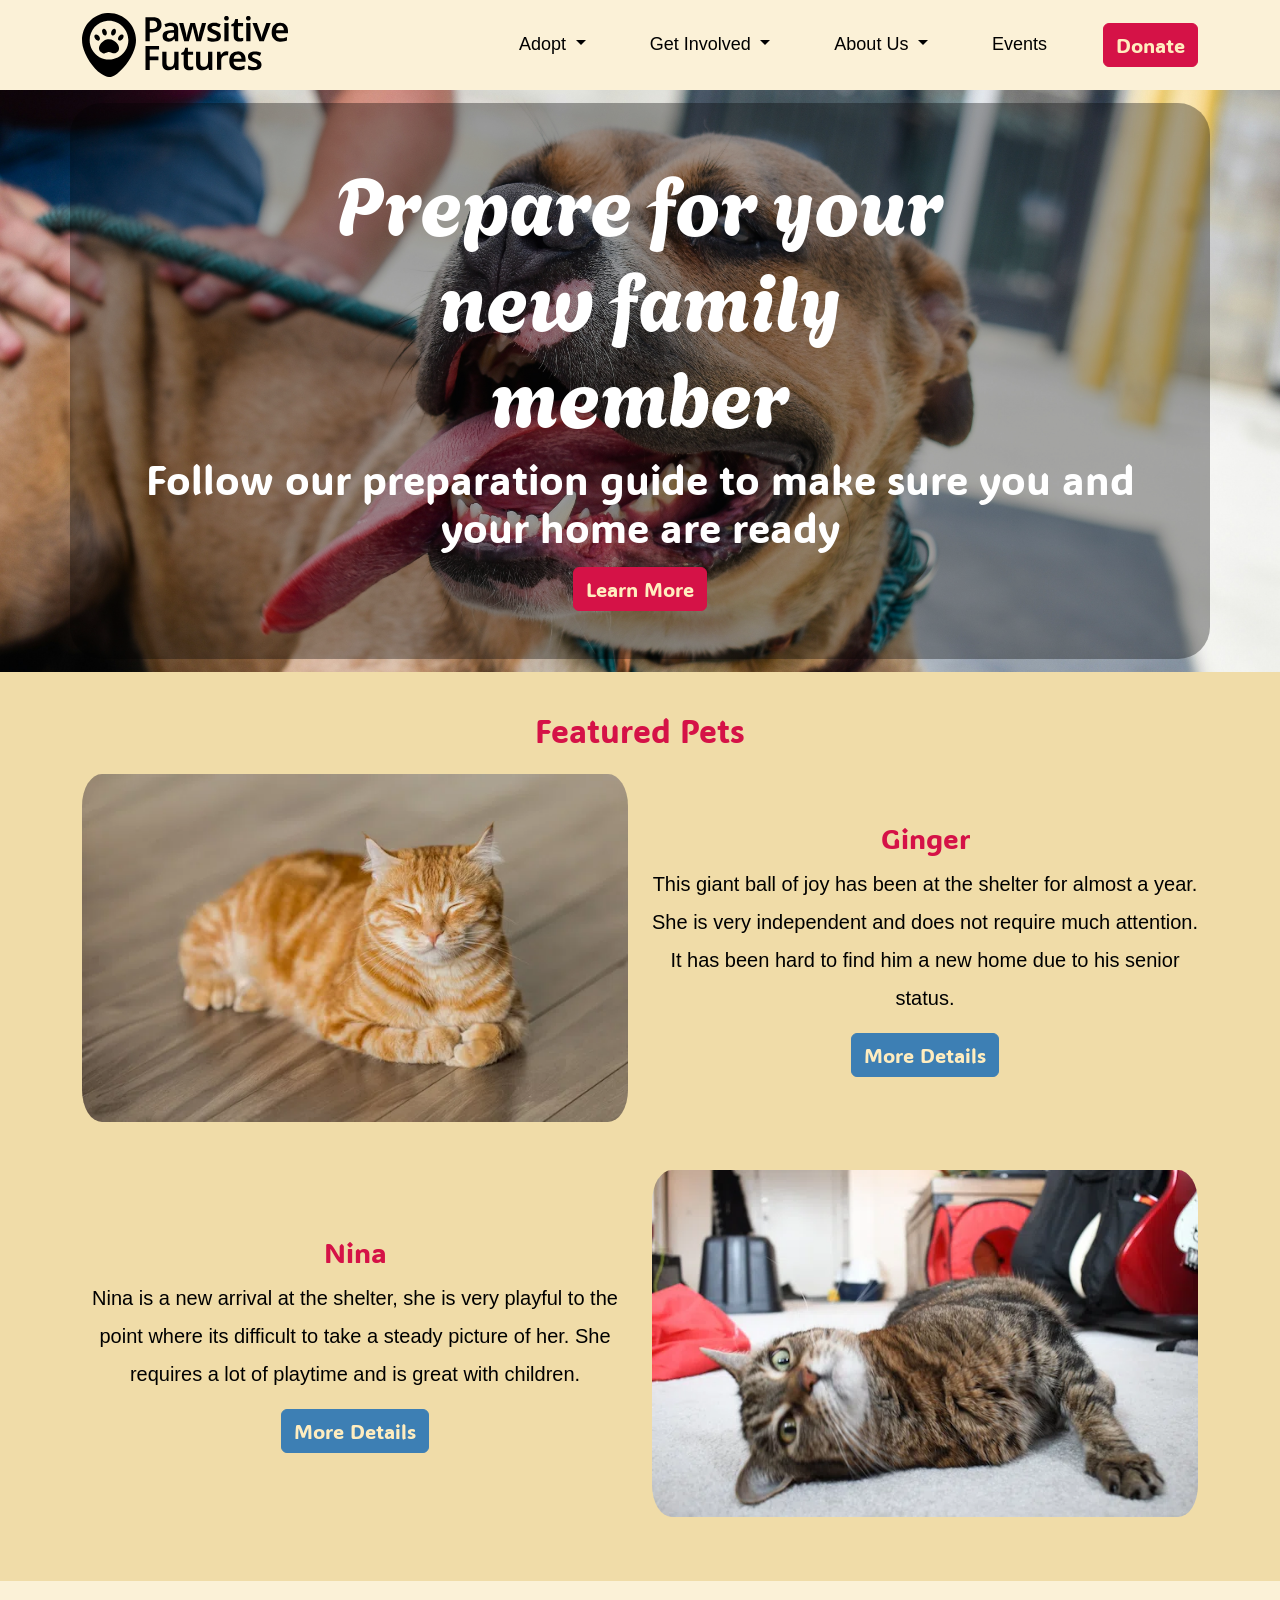
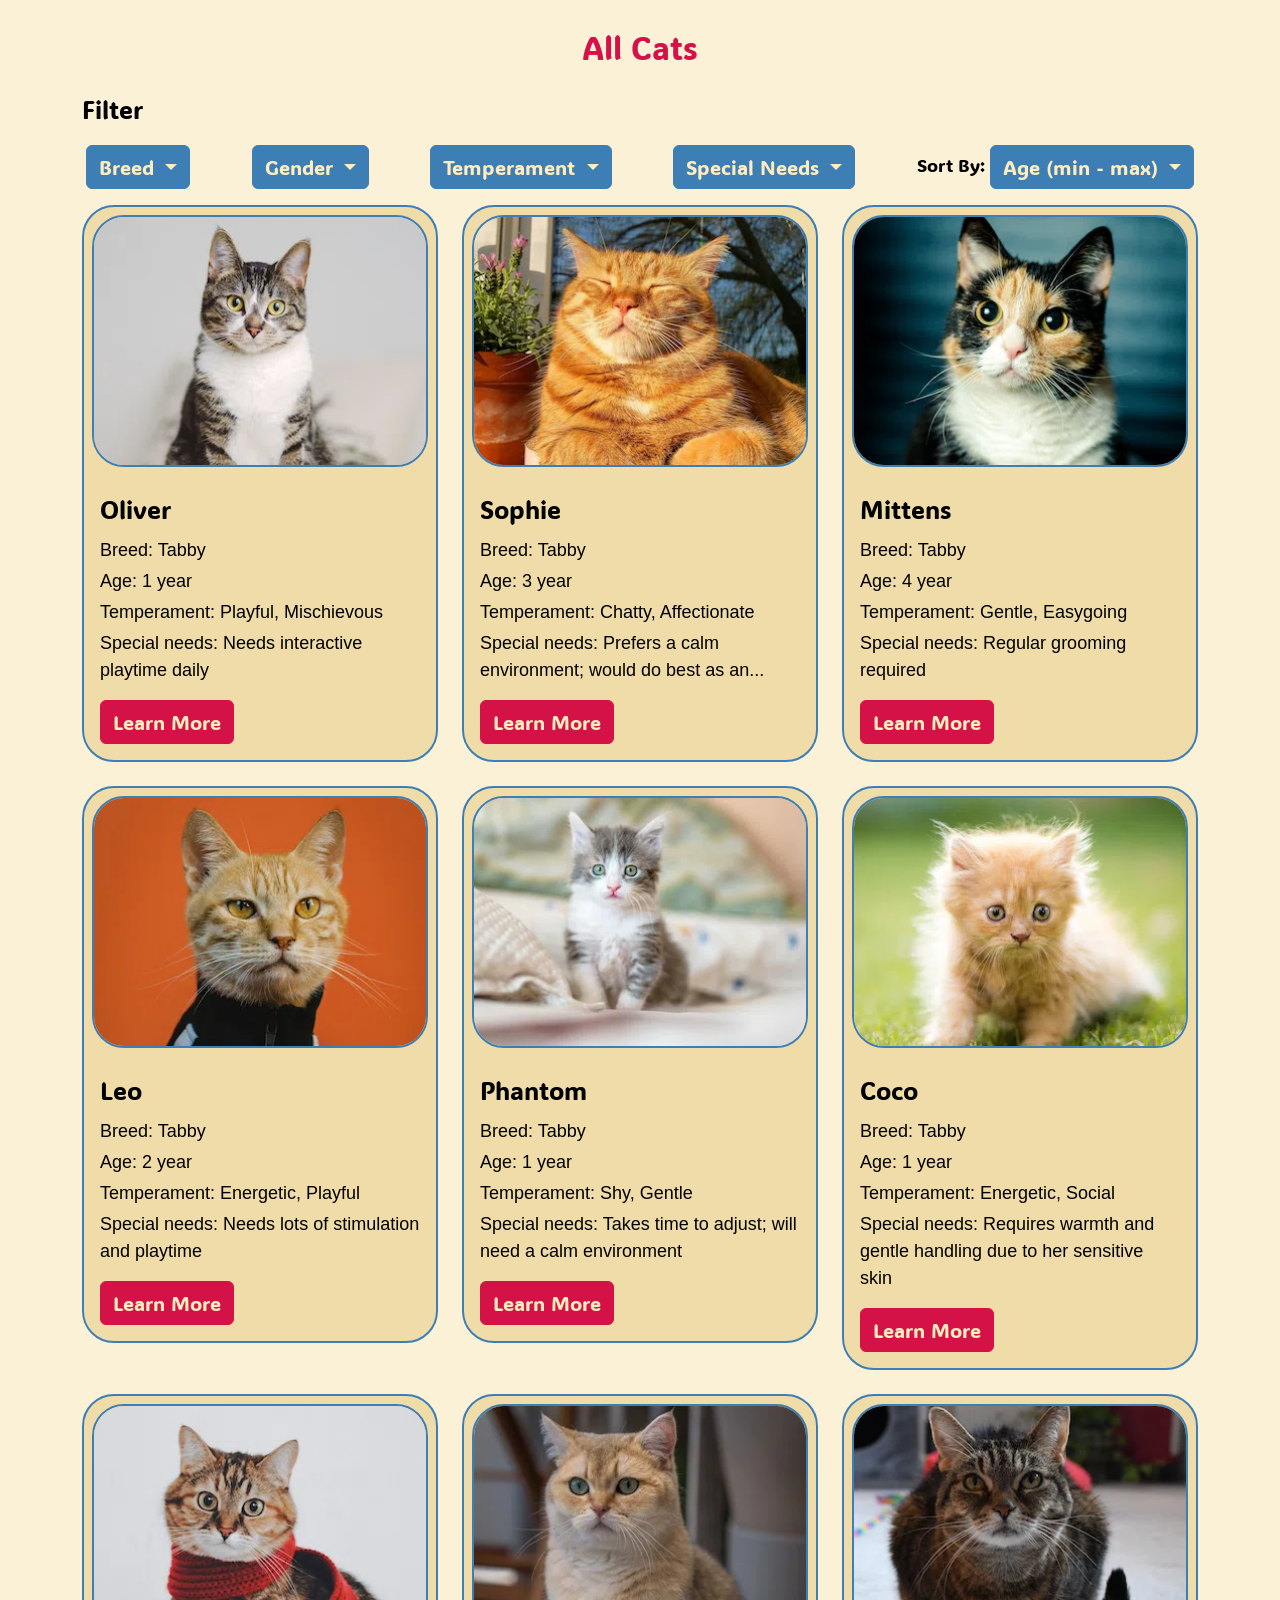
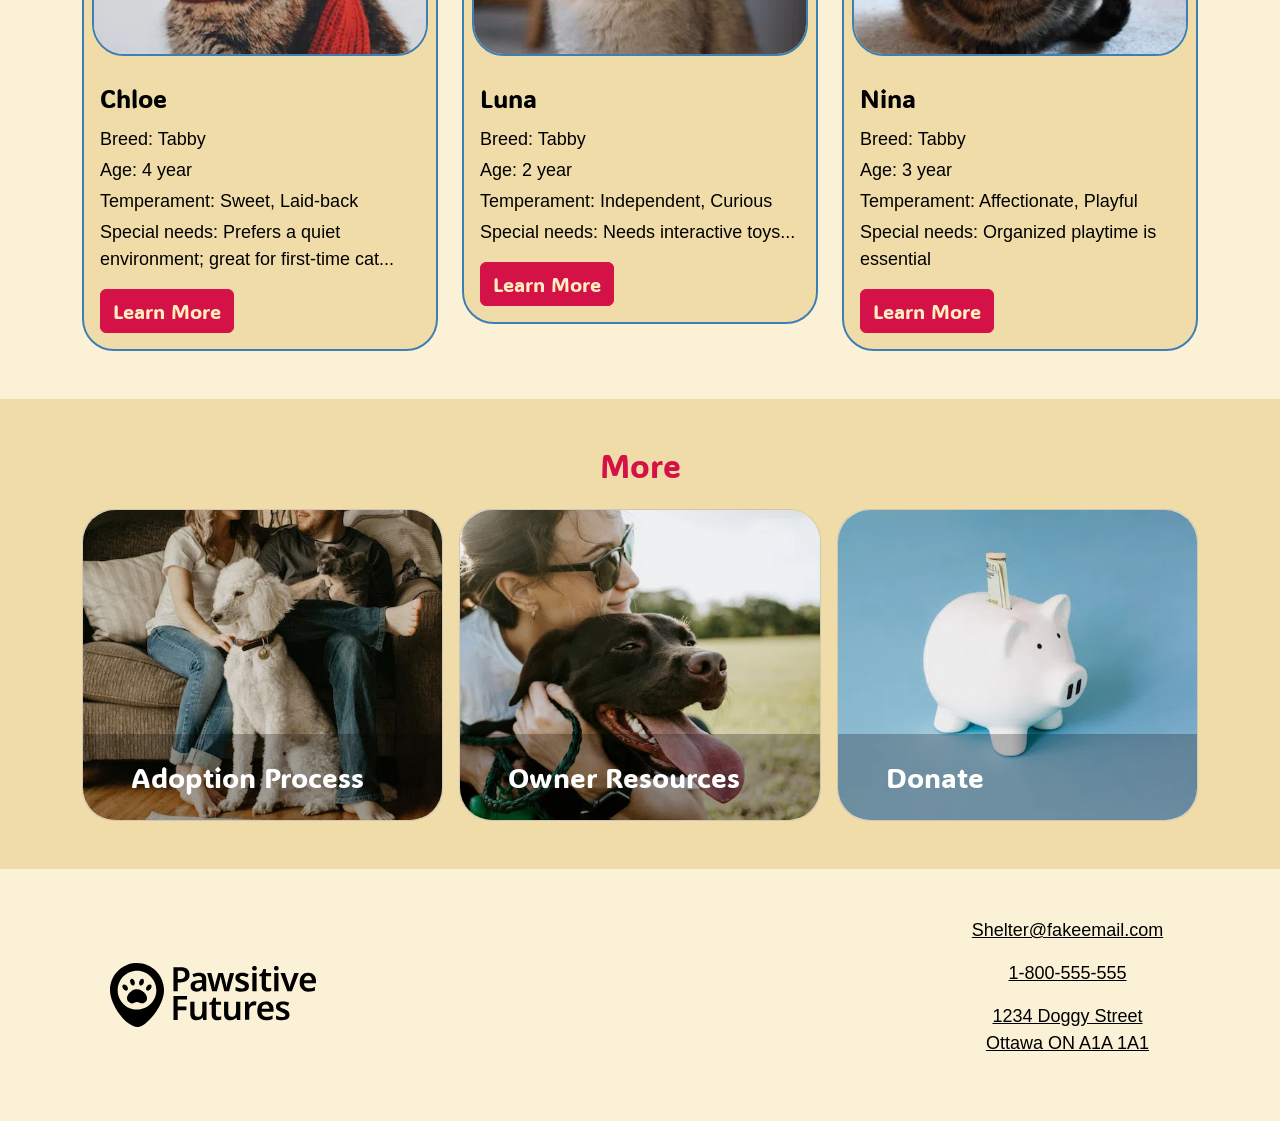
==== adopt_cat.html @ 9a8bcbcd "Added cats to the cats page" ====
<!DOCTYPE html>
<html lang="en">

<head>
    <meta charset="UTF-8">
    <meta name="viewport" content="width=device-width, initial-scale=1.0">
    <title>Home - Pawsitive Futures</title>
    <!-- fonts -->
    <link rel="preconnect" href="https://fonts.googleapis.com">
    <link rel="preconnect" href="https://fonts.gstatic.com" crossorigin>
    <link href="https://fonts.googleapis.com/css2?family=ADLaM+Display&family=Agbalumo&display=swap" rel="stylesheet">

    <!-- bootstrap css -->
    <link href="https://cdn.jsdelivr.net/npm/bootstrap@5.3.8/dist/css/bootstrap.min.css" rel="stylesheet"
        integrity="sha384-sRIl4kxILFvY47J16cr9ZwB07vP4J8+LH7qKQnuqkuIAvNWLzeN8tE5YBujZqJLB" crossorigin="anonymous">

    <!-- my custom css -->
    <link rel="stylesheet" href="./css/main.css">
</head>

<body>
    <header>
        <a href="#main" class="skip">Skip to main content</a>
        <nav class="navbar navbar-expand-md bg-body-tertiary">
            <div class="container">
                <a class="navbar-brand" href="./index.html">
                    <img src="./images/logo-pawsitive-futures.svg" alt="Bootstrap" width="206" height="auto">
                </a>
                <button class="navbar-toggler" type="button" data-bs-toggle="collapse" data-bs-target="#navbarNav"
                    aria-controls="navbarNav" aria-expanded="false" aria-label="Toggle navigation">
                    <span class="navbar-toggler-icon"></span>
                </button>
                <div class="collapse navbar-collapse" id="navbarNav">
                    <ul class="navbar-nav ms-auto column-gap-lg-5 md-align-items-center">
                        <li class="nav-item dropdown">
                            <a class="nav-link dropdown-toggle" href="#" role="button" data-bs-toggle="dropdown"
                                aria-expanded="false">
                                Adopt
                            </a>
                            <ul class="dropdown-menu">
                                <li><a class="dropdown-item link-danger link-underline" aria-current="page" href="#">Adopt a Cat</a></li>
                                <li><a class="dropdown-item" href="#">Adopt a Dog</a></li>
                                <li><a class="dropdown-item" href="#">Adopt Another Animal</a></li>
                                <li><a class="dropdown-item" href="#">Adoption Process</a></li>
                                <li><a class="dropdown-item" href="#">Owner Resources</a></li>
                            </ul>
                        </li>
                        <li class="nav-item dropdown">
                            <a class="nav-link dropdown-toggle" href="#" role="button" data-bs-toggle="dropdown"
                                aria-expanded="false">
                                Get Involved
                            </a>
                            <ul class="dropdown-menu">
                                <li><a class="dropdown-item" href="#">Paid Roles</a></li>
                                <li><a class="dropdown-item" href="#">Volunteer Roles</a></li>
                                <li><a class="dropdown-item" href="#">Application Process</a></li>
                                <li><a class="dropdown-item" href="#">Orientation Process</a></li>
                                <li><a class="dropdown-item" href="#">Educational Resources</a></li>
                            </ul>
                        </li>
                        <li class="nav-item dropdown">
                            <a class="nav-link dropdown-toggle" href="#" role="button" data-bs-toggle="dropdown"
                                aria-expanded="false">
                                About Us
                            </a>
                            <ul class="dropdown-menu">
                                <li><a class="dropdown-item" href="#">Our Philosophy</a></li>
                                <li><a class="dropdown-item" href="#">The Pawisitve Difference</a></li>
                                <li><a class="dropdown-item" href="./stories.html">Success Stories</a></li>
                                <li><a class="dropdown-item" href="#">Our Long Term Plan</a></li>
                                <li><a class="dropdown-item" href="#">Financial Breakdowns</a></li>
                            </ul>
                        </li>
                        <li class="nav-item">
                            <a class="nav-link" href="#">Events</a>
                        </li>
                        <li class="nav-item">
                            <a class="btn btn-danger">Donate</a>
                        </li>
                    </ul>
                </div>
            </div>
        </nav>
    </header>
    <main id="main">
        <section id="hero" class="position-relative">
            <img id="hero-image" src="./images/test-image.jpg" alt="">
            <div id="hero-content" class="container position-absolute top-50 start-50 translate-middle rounded-5 text-center
                    p-md-3 p-xl-5">
                <div class="d-flex align-items-center flex-column ">
                    <p class="text-white display-1 col-lg-8">Prepare for your new family member</p>
                    <p class="text-white display-6">Follow our preparation guide to make sure you and your home are
                        ready</p>
                </div>
                <button class="btn btn-danger">Learn More</button>
            </div>
        </section>

        <section class="bg-secondary py-3">
            <div class="container text-center">
                <h2 class="pt-4 pb-3">Featured Pets</h2>

                <div class="row featured-pet">
                    <img class="col-md-6 rounded-5" srcset="./images/featured_cat_1_sm.webp 400w,
                            ./images/featured_cat_1_md.webp 768w,
                            ./images/featured_cat_1_lg.webp 992w," src="./images/featured_cat_1_lg.webp" sizes="100vw"
                        alt="An orange tabby laying on the floor with its eyes closed">
                    <div class="col-md-6 d-flex flex-column justify-content-center align-items-center">
                        <h3>Ginger</h3>
                        <p class="font-large lh-large">This giant ball of joy has been at the shelter for almost a year.
                            She is very independent and does not require much attention. It has been hard to find him a
                            new home due to his senior status.</p>
                        <button class=" btn btn-info">More Details</button>
                    </div>
                </div>

                <div class="row featured-pet py-5 d-flex">
                    <img class="col-md-6 rounded-5" srcset="./images/featured_cat_2_sm.webp 400w,
                            ./images/featured_cat_2_md.webp 768w,
                            ./images/featured_cat_2_lg.webp 992w," src="./images/featured_cat_2_lg.webp" sizes="100vw"
                        alt="A brown tabby rolling around on the carpet">

                    <div class="order-md-first col-md-6 d-flex flex-column justify-content-center align-items-center">
                        <h3>Nina</h3>
                        <p class="font-large lh-large">Nina is a new arrival at the shelter, she is very playful to the
                            point where its difficult to take a steady picture of her. She requires a lot of playtime
                            and is great with children.</p>
                        <button class=" btn btn-info">More Details</button>
                    </div>
                </div>
            </div>
        </section>

        <section class="py-5" id="cat-list">
            <div class="container">
                <h2 class="pb-3 text-center">All Cats</h2>
                <div class="row  justify-content-center">
                    <!-- filters -->
                    <p class="col-12 m-0">Filter</p>
                    <div class="row g-3 justify-content-between mx-0 mt-0">
                        <div class="col-12 col-md-auto order-md-last">
                            <label class="d-inline" for="sort-by">Sort By:</label>
                            <button id="sort-by" class="btn btn-info dropdown-toggle w-md-auto d-inline col-12 col-md-auto"
                                type="button" data-bs-toggle="dropdown" aria-expanded="false">
                                Age (min - max)
                            </button>
                        </div>

                        <div class="col-6 col-md-auto">
                            <button class="btn btn-info dropdown-toggle col-12 col-md-auto" type="button"
                                data-bs-toggle="dropdown" aria-expanded="false">
                                Breed
                            </button>
                        </div>

                        <div class="col-6 col-md-auto">
                            <button class="btn btn-info dropdown-toggle col-12 col-md-auto" type="button"
                                data-bs-toggle="dropdown" aria-expanded="false">
                                Gender
                            </button>
                        </div>

                        <div class="col-6 col-md-auto">
                            <button class="btn btn-info dropdown-toggle col-12 col-md-auto" type="button"
                                data-bs-toggle="dropdown" aria-expanded="false">
                                Temperament
                            </button>
                        </div>

                        <div class="col-6 col-md-auto">
                            <button class="btn btn-info dropdown-toggle col-12 col-md-auto" type="button"
                                data-bs-toggle="dropdown" aria-expanded="false">
                                Special Needs
                            </button>
                        </div>
                    </div>
                </div>

                <!-- cat list -->
                <div class="row pt-3 gy-4">
                    <div class=" col-12 col-md-4">
                        <div class="card rounded-5 border border-2 border-info bg-secondary">
                             <img class="card-img-top rounded-5 border border-2 border-info m-2 w-auto" 
                                srcset="./images/cat_1_sm.webp 400w,
                                    ./images/cat_1_lg.webp 992w," 
                                src="./images/cat_1_lg.webp" sizes="100vw"
                                alt="Oliver the cat, a white and gray tabby with green eyes">
                            <div class="card-body">
                                <p class="card-title">Oliver</p>
                                <p class="card-text mt-1 mb-0">Breed: Tabby</p>
                                <p class="card-text mt-1 mb-0">Age: 1 year</p>
                                <p class="card-text mt-1 mb-0">Temperament: Playful, Mischievous</p>
                                <p class="card-text mt-1">Special needs: Needs interactive playtime daily</p>
                                <a href="#" class="btn btn-danger">Learn More</a>
                            </div>
                        </div>
                    </div>
                    
                    <div class=" col-12 col-md-4">
                        <div class="card rounded-5 border border-2 border-info bg-secondary">
                             <img class="card-img-top rounded-5 border border-2 border-info m-2 w-auto" 
                                srcset="./images/cat_2_sm.webp 400w,
                                    ./images/cat_2_lg.webp 992w," 
                                src="./images/cat_2_lg.webp" sizes="100vw"
                                alt="Sophie the cat, a orange tabby basking in the sun">
                            <div class="card-body">
                                <p class="card-title">Sophie</p>
                                <p class="card-text mt-1 mb-0">Breed: Tabby</p>
                                <p class="card-text mt-1 mb-0">Age: 3 year</p>
                                <p class="card-text mt-1 mb-0">Temperament: Chatty, Affectionate</p>
                                <p class="card-text mt-1">Special needs:  Prefers a calm environment; would do best as an...</p>
                                <a href="#" class="btn btn-danger">Learn More</a>
                            </div>
                        </div>
                    </div>
                    
                    <div class=" col-12 col-md-4">
                        <div class="card rounded-5 border border-2 border-info bg-secondary">
                             <img class="card-img-top rounded-5 border border-2 border-info m-2 w-auto" 
                                srcset="./images/cat_3_sm.webp 400w,
                                    ./images/cat_3_lg.webp 992w," 
                                src="./images/cat_3_lg.webp" sizes="100vw"
                                alt="Mittens the cat, a white, black and orange tabby with orange eyes">
                            <div class="card-body">
                                <p class="card-title">Mittens</p>
                                <p class="card-text mt-1 mb-0">Breed: Tabby</p>
                                <p class="card-text mt-1 mb-0">Age: 4 year</p>
                                <p class="card-text mt-1 mb-0">Temperament: Gentle, Easygoing</p>
                                <p class="card-text mt-1">Special needs: Regular grooming required</p>
                                <a href="#" class="btn btn-danger">Learn More</a>
                            </div>
                        </div>
                    </div>
                    
                    <div class=" col-12 col-md-4">
                        <div class="card rounded-5 border border-2 border-info bg-secondary">
                             <img class="card-img-top rounded-5 border border-2 border-info m-2 w-auto" 
                                srcset="./images/cat_4_sm.webp 400w,
                                    ./images/cat_4_lg.webp 992w," 
                                src="./images/cat_4_lg.webp" sizes="100vw"
                                alt="Leo the cat, an orange and gray tabby wearing a tracksuit">
                            <div class="card-body">
                                <p class="card-title">Leo</p>
                                <p class="card-text mt-1 mb-0">Breed: Tabby</p>
                                <p class="card-text mt-1 mb-0">Age: 2 year</p>
                                <p class="card-text mt-1 mb-0">Temperament: Energetic, Playful</p>
                                <p class="card-text mt-1">Special needs: Needs lots of stimulation and playtime</p>
                                <a href="#" class="btn btn-danger">Learn More</a>
                            </div>
                        </div>
                    </div>
                    
                    <div class=" col-12 col-md-4">
                        <div class="card rounded-5 border border-2 border-info bg-secondary">
                             <img class="card-img-top rounded-5 border border-2 border-info m-2 w-auto" 
                                srcset="./images/cat_5_sm.webp 400w,
                                    ./images/cat_5_lg.webp 992w," 
                                src="./images/cat_5_lg.webp" sizes="100vw"
                                alt="Phantom the cat, a white and gray kitten with blue eyes">
                            <div class="card-body">
                                <p class="card-title">Phantom</p>
                                <p class="card-text mt-1 mb-0">Breed: Tabby</p>
                                <p class="card-text mt-1 mb-0">Age: 1 year</p>
                                <p class="card-text mt-1 mb-0">Temperament: Shy, Gentle</p>
                                <p class="card-text mt-1">Special needs: Takes time to adjust; will need a calm environment</p>
                                <a href="#" class="btn btn-danger">Learn More</a>
                            </div>
                        </div>
                    </div>
                    
                    <div class=" col-12 col-md-4">
                        <div class="card rounded-5 border border-2 border-info bg-secondary">
                             <img class="card-img-top rounded-5 border border-2 border-info m-2 w-auto" 
                                srcset="./images/cat_6_sm.webp 400w,
                                    ./images/cat_6_lg.webp 992w," 
                                src="./images/cat_6_lg.webp" sizes="100vw"
                                alt="Coco the cat, an orange kitten with blue eyes">
                            <div class="card-body">
                                <p class="card-title">Coco</p>
                                <p class="card-text mt-1 mb-0">Breed: Tabby</p>
                                <p class="card-text mt-1 mb-0">Age: 1 year</p>
                                <p class="card-text mt-1 mb-0">Temperament: Energetic, Social</p>
                                <p class="card-text mt-1">Special needs: Requires warmth and gentle handling due to her sensitive skin</p>
                                <a href="#" class="btn btn-danger">Learn More</a>
                            </div>
                        </div>
                    </div>
                    
                    <div class=" col-12 col-md-4">
                        <div class="card rounded-5 border border-2 border-info bg-secondary">
                             <img class="card-img-top rounded-5 border border-2 border-info m-2 w-auto" 
                                srcset="./images/cat_7_sm.webp 400w,
                                    ./images/cat_7_lg.webp 992w," 
                                src="./images/cat_7_lg.webp" sizes="100vw"
                                alt="Chloe the cat, a white and orange tabby with green eyes">
                            <div class="card-body">
                                <p class="card-title">Chloe</p>
                                <p class="card-text mt-1 mb-0">Breed: Tabby</p>
                                <p class="card-text mt-1 mb-0">Age: 4 year</p>
                                <p class="card-text mt-1 mb-0">Temperament: Sweet, Laid-back</p>
                                <p class="card-text mt-1">Special needs: Prefers a quiet environment; great for first-time cat...</p>
                                <a href="#" class="btn btn-danger">Learn More</a>
                            </div>
                        </div>
                    </div>
                    
                    <div class=" col-12 col-md-4">
                        <div class="card rounded-5 border border-2 border-info bg-secondary">
                             <img class="card-img-top rounded-5 border border-2 border-info m-2 w-auto" 
                                srcset="./images/cat_8_sm.webp 400w,
                                    ./images/cat_8_lg.webp 992w," 
                                src="./images/cat_8_lg.webp" sizes="100vw"
                                alt="Luna the cat, a cream colored tabby with blue eyes">
                            <div class="card-body">
                                <p class="card-title">Luna</p>
                                <p class="card-text mt-1 mb-0">Breed: Tabby</p>
                                <p class="card-text mt-1 mb-0">Age: 2 year</p>
                                <p class="card-text mt-1 mb-0">Temperament: Independent, Curious</p>
                                <p class="card-text mt-1">Special needs: Needs interactive toys...</p>
                                <a href="#" class="btn btn-danger">Learn More</a>
                            </div>
                        </div>
                    </div>
                    
                    <div class=" col-12 col-md-4">
                        <div class="card rounded-5 border border-2 border-info bg-secondary">
                             <img class="card-img-top rounded-5 border border-2 border-info m-2 w-auto" 
                                srcset="./images/cat_9_sm.webp 400w,
                                    ./images/cat_9_lg.webp 992w," 
                                src="./images/cat_9_lg.webp" sizes="100vw"
                                alt="Nina the cat, a white and gray tabby with green eyes">
                            <div class="card-body">
                                <p class="card-title">Nina</p>
                                <p class="card-text mt-1 mb-0">Breed: Tabby</p>
                                <p class="card-text mt-1 mb-0">Age: 3 year</p>
                                <p class="card-text mt-1 mb-0">Temperament: Affectionate, Playful</p>
                                <p class="card-text mt-1">Special needs:  Organized playtime is essential</p>
                                <a href="#" class="btn btn-danger">Learn More</a>
                            </div>
                        </div>
                    </div>
                </div>
            </div>
            </div>
        </section>


        <section class="bg-secondary py-5" id="more_cards">
            <h2 class="pb-3 text-center">More</h2>
            <div class="container">
                <div class="row g-3">
                    <a href="#" class="col-md-4">
                        <div class="card p-0 rounded-5">
                            <!-- since the image takes more of the screen on mobile, make the image larger on mobile -->
                            <!-- tablet uses the same formatting as the large screen sizes but has a smaller screen so use the md image -->
                            <img class="card-img rounded-5 object-fit-cover" srcset="./images/adopt_more_1_lg.webp 400w,
                                    ./images/adopt_more_1_md.webp 800w,
                                    ./images/adopt_more_1_lg.webp 1200w," src="./images/adopt_more_1_lg.webp"
                                sizes="100vw"
                                alt="A couple sitting on a couch with a white poodle sitting on the floor next to them">
                            <div class="card-img-overlay d-flex flex-column justify-content-end p-0">
                                <h3 class="card-title ml-auto text-white m-0 p-4 ps-5 rounded-bottom-5">Adoption Process
                                </h3>
                            </div>
                        </div>
                    </a>

                    <a href="#" class="col-md-4">
                        <div class="card p-0 rounded-5">
                            <img class="card-img rounded-5 object-fit-cover" srcset="./images/adopt_more_2_lg.webp 400w,
                                    ./images/adopt_more_2_md.webp 800w,
                                    ./images/adopt_more_2_lg.webp 1200w," src="./images/adopt_more_2_lg.webp"
                                sizes="100vw" alt="Woman hugging a pitbull">
                            <div class="card-img-overlay d-flex flex-column justify-content-end p-0">
                                <h3 class="card-title ml-auto text-white m-0 p-4 ps-5 rounded-bottom-5">Owner Resources
                                </h3>
                            </div>
                        </div>
                    </a>

                    <a href="#" class="col-md-4">
                        <div class="card p-0 rounded-5">
                            <img class="card-img rounded-5 object-fit-cover" srcset="./images/more_card_2_lg.webp 400w,
                                    ./images/more_card_2_md.webp 800w,
                                    ./images/more_card_2_lg.webp 1200w," src="./images/more_card_2_lg.webp"
                                sizes="100vw" alt="white piggy bank with dollar inserted in the hole">
                            <div class="card-img-overlay d-flex flex-column justify-content-end p-0">
                                <h3 class="card-title ml-auto text-white m-0 p-4 ps-5 rounded-bottom-5">Donate</h3>
                            </div>
                        </div>
                    </a>
                </div>
            </div>
        </section>
    </main>

    <footer>
        <div class="container">
            <div class="row align-items-center py-5">
                <div class="col-md-3 text-center mb-md-0 mb-3">
                    <a href="#">
                        <img src="./images/logo-pawsitive-futures.svg" alt="Bootstrap" width="206" height="auto">
                    </a>
                </div>
                <div class="ms-auto col-md-3 text-center">
                    <address class="mb-0">
                        <p><a href="mailto:Shelter@fakeemail.com">Shelter@fakeemail.com</a></p>
                        <p><a href="tel:+1800555555">1-800-555-555</a></p>

                        <p><a href="https://maps.app.goo.gl/BdXPBVLFB6ShGfZq6" target="_blank">1234 Doggy Street <br>
                                Ottawa ON A1A 1A1</a></p>
                    </address>
                </div>
            </div>
        </div>

    </footer>
    <!-- bootstrap JS -->
    <script src="https://cdn.jsdelivr.net/npm/bootstrap@5.3.8/dist/js/bootstrap.bundle.min.js"
        integrity="sha384-FKyoEForCGlyvwx9Hj09JcYn3nv7wiPVlz7YYwJrWVcXK/BmnVDxM+D2scQbITxI"
        crossorigin="anonymous"></script>
</body>

</html>
---- css/main.css ----
:root {

    --bs-body-font-family: 'Segoe UI', sans-serif;

    --bs-body-color: #000000;
    --bs-body-color-rgb: 0, 0, 0;

    --bs-body-bg: #FBF1D7;
    --bs-tertiary-bg-rgb: 251, 241, 215;

    --bs-secondary-color:#F0DCA8;
    --bs-secondary-rgb: 240, 220, 168;

    --bs-link-color-rgb: 0, 0, 0;
    --bs-link-hover-color-rgb: 192, 14, 62;

    --hero-font: "Agbalumo", system-ui;
    --header-font: "ADLaM Display", system-ui;

    --bs-body-font-size:18px;

    --bs-info-rgb: 61, 127, 180;

    /* --bs-primary:#987dd3;
   --bs-primary-rgb: 152, 125, 211; */

    /* --bs-secondary: #7d82b8;
   --bs-secondary-rgb: 125, 130, 184; */

    /* font sizes */
    --fs-1: clamp(1.5rem, 5vw, 5rem);
}

/* fonts */
.display-1 {
    font-family: var(--hero-font);
}

.display-6 {
    font-family: var(--header-font);
}

h2, h3 {
    font-family: var(--header-font);
    color: #D51247;
    line-height: 38px;
}

.font-small {
    font-size: 16px;
}

.font-mid {
    font-size: 18px;
}

.font-large {
    font-size: 20px;
}

.lh-large {
    line-height: 38px;
}

/* burg */
.navbar-toggler {
    border: none;
}

/* change the burger icon to be larger and red */
.navbar-toggler-icon {
    background-image: url("data:image/svg+xml,%3csvg xmlns='http://www.w3.org/2000/svg' viewBox='0 0 30 30'%3e%3cpath stroke='rgba%28213, 18, 70, 0.927%29' stroke-linecap='round' stroke-miterlimit='10' stroke-width='2' d='M4 7h22M4 15h22M4 23h22'/%3e%3c/svg%3e");
    width: 2em;
    height: 2em;
}

.navbar{
   --bs-navbar-color: rgb(0, 0, 0);
   --bs-navbar-hover-color: rgb(0, 0, 0);
   --bs-navbar-active-color: #c00e3e;
   font-weight: 500;   
}

.nav-link:focus, .nav-link:hover {
    color: #D51247;
}

.dropdown-menu {
  --dropdown-link-hover-color: #e1d1a8;
  --bs-dropdown-link-hover-bg: #F0DCA8;
  --bs-dropdown-link-active-bg:#B4A06B;
  --bs-dropdown-link-active-color:black;
  --bs-dropdown-border-radius:0;
  border: none;
}

.btn {
    --bs-btn-font-family:"ADLaM Display", system-ui;
    --bs-btn-color: #FFEDBF;
    --bs-btn-font-size: 20px;
}

.btn-info {
    --bs-btn-color: #FFEDBF;
    --bs-btn-bg: #3D7FB4;
    --bs-btn-border-color: #3D7FB4;

    --bs-btn-hover-color: #FFEDBF;
    --bs-btn-hover-bg: #1C5A8D;
    --bs-btn-hover-border-color: #1C5A8D;

    --bs-btn-active-color: #FFEDBF;
    --bs-btn-active-bg: #103E63;
    --bs-btn-active-border-color: #103E63;
    
}

.btn-danger {
    --bs-btn-color: #FFEDBF;
    --bs-btn-bg: #D51247;
    --bs-btn-border-color: #D51247;

    --bs-btn-hover-color: #FFEDBF;
    --bs-btn-hover-bg: #970A30;
    --bs-btn-hover-border-color: #970A30;
    
    --bs-btn-active-color: #FFEDBF;
    --bs-btn-active-bg: #621329;
    --bs-btn-active-border-color: #621329;
}

/* skip link */
.skip {
  position: absolute;
  left: -10000px;
  top: auto;
  width: 1px;
  height: 1px;
  overflow: hidden;
  display: block;
}

.skip:focus {
  position: static;
  width: auto;
  height: auto;
}

/* hero section */
#hero-image {
    height: 310px;
    width: 100%;
    object-fit: cover;
}

#hero-content {
    position: absolute;
    background: rgba(0, 0, 0, 0.34);
}

.featured-pet img {
    object-fit: cover;
}

ul.paw-bullets {
    list-style: none;
    padding-left: 0;
}

ul.paw-bullets li {
  display: flex;
  align-items: center;
  gap: 0.75em;
  margin-bottom: 1em;
}

ul.paw-bullets li::before {
    content: "";
    background-image: url('../images/paw.svg');
    flex-shrink: 0;
    width: 2em;
    height: 2em;
    background-size: contain;
    background-repeat: no-repeat;
    background-position: center;
}

#kpi img {
    width: 300px;
    height: 300px;
}

/* more cards */
#more_cards a:hover h3, #more_cards a:focus h3 {
    background-color: rgba(0, 0, 0, 0.50);
}
#more_cards a h3 {
    transition: background-color 0.2s ease-in-out;
    background-color: rgba(0, 0, 0, 0.25);
}

/* cats */
.card-title {
    font-family: var(--header-font);
}

#cat-list p:first-of-type, #cat-list label {
    font-family: var(--header-font);
}

#cat-list p:first-of-type {
    font-size: 25px;
}


/* tablet style */
@media (min-width: 768px) {
    #hero-image {
        height: 470px;
    }
}


/* desktop style */
@media (min-width: 1200px) {
    #hero-image {
        height: 582px;
    }

}
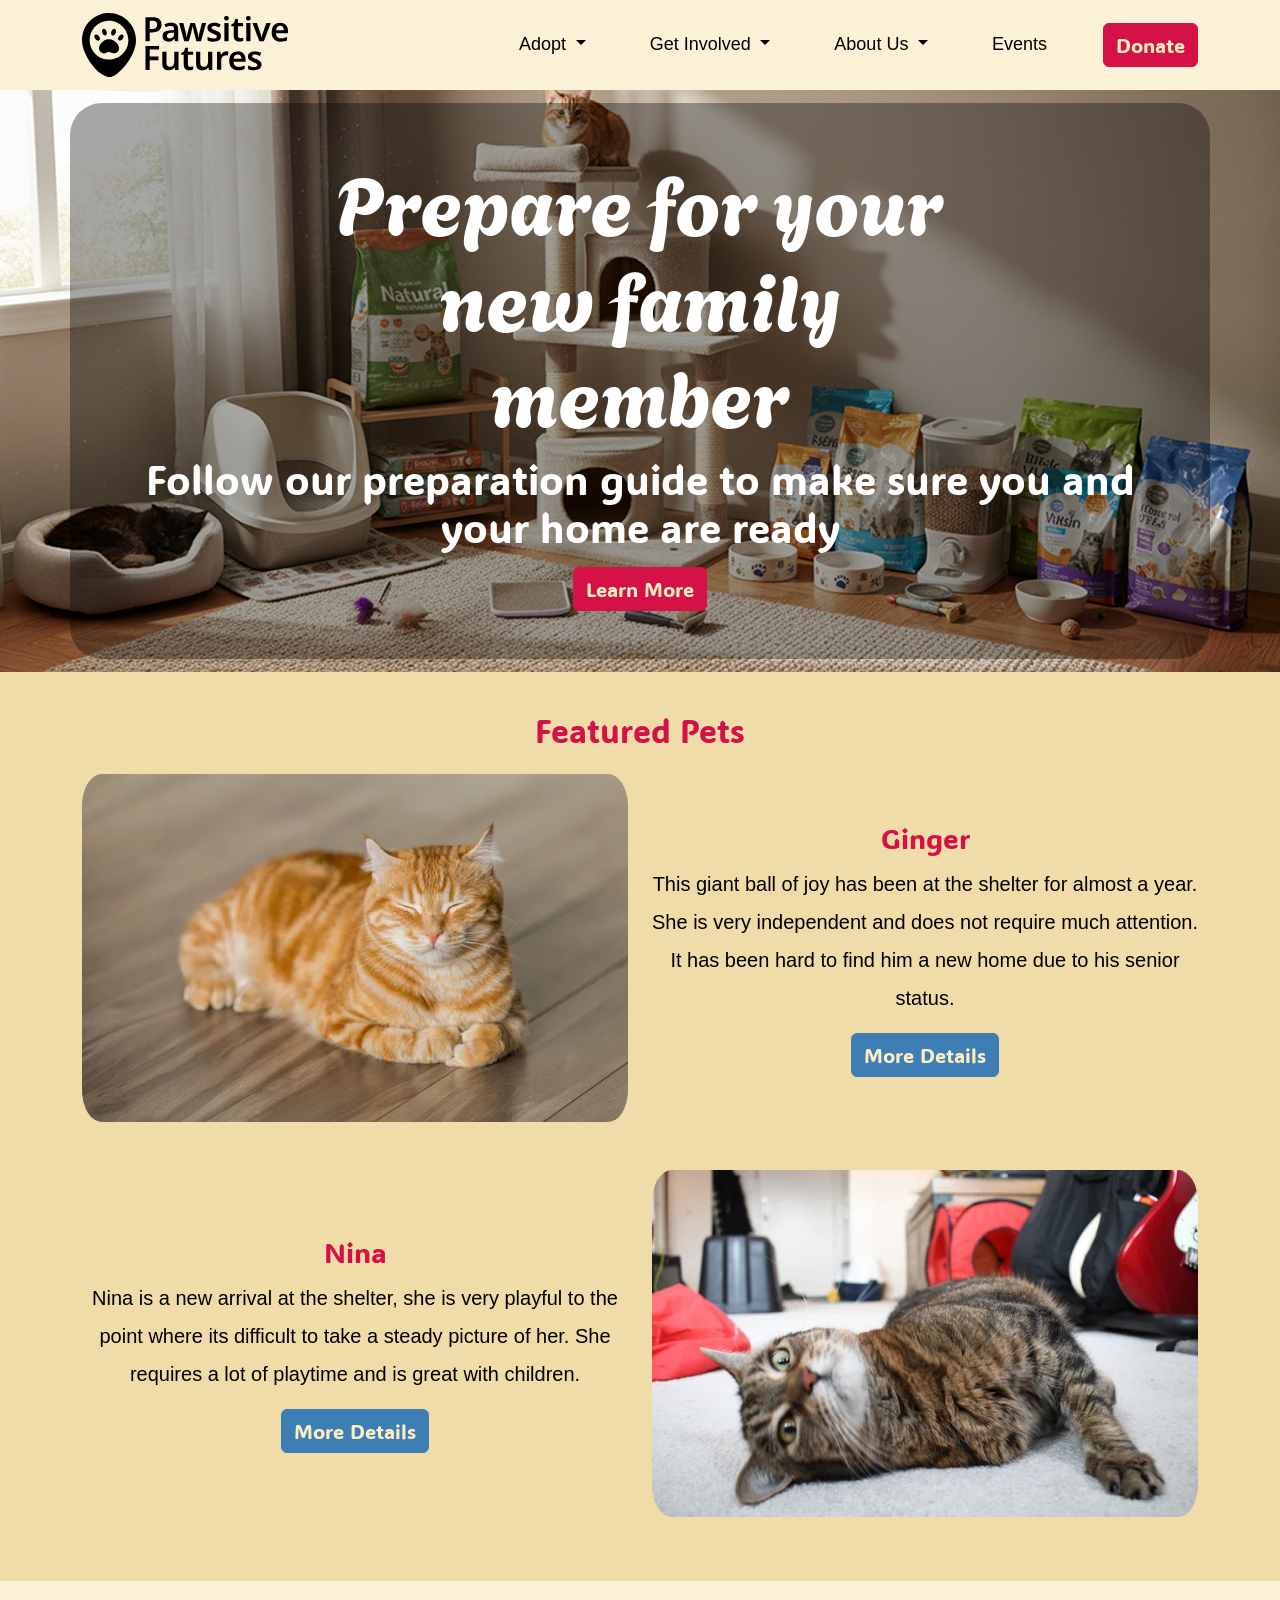
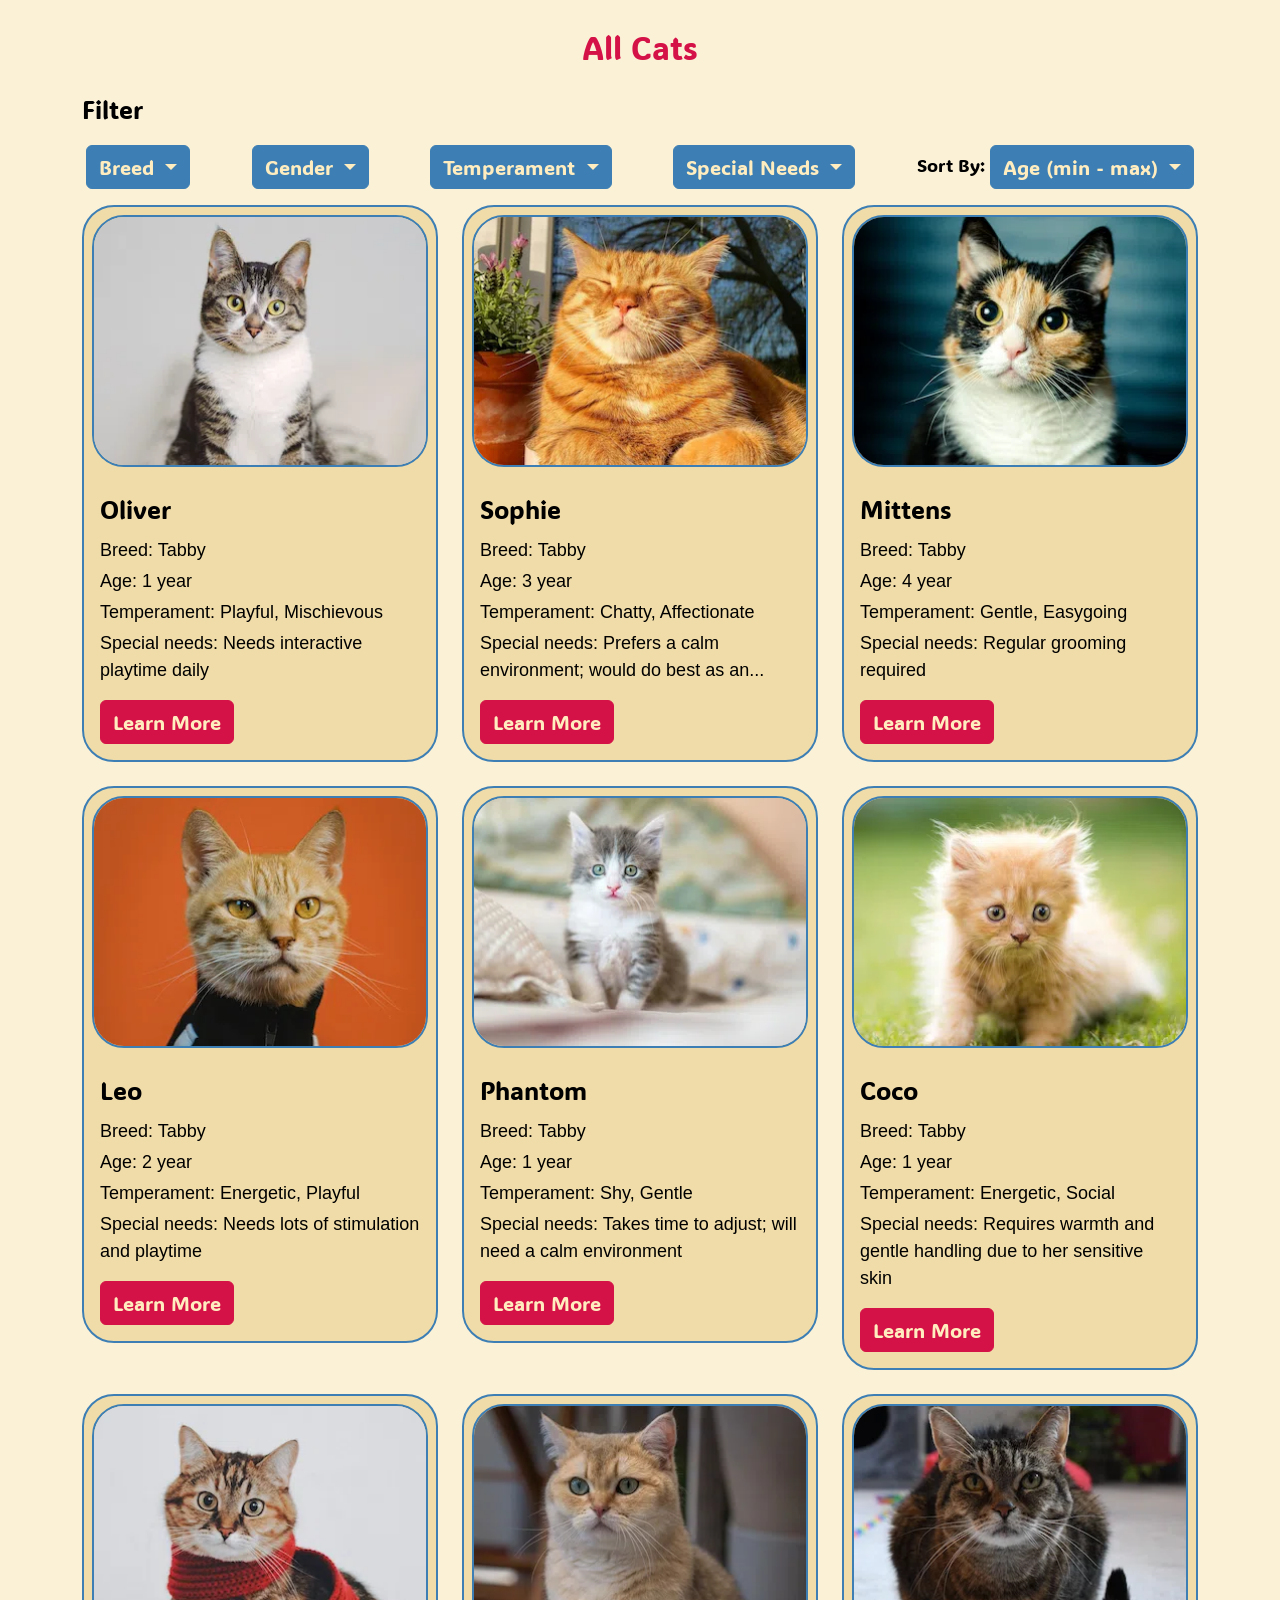
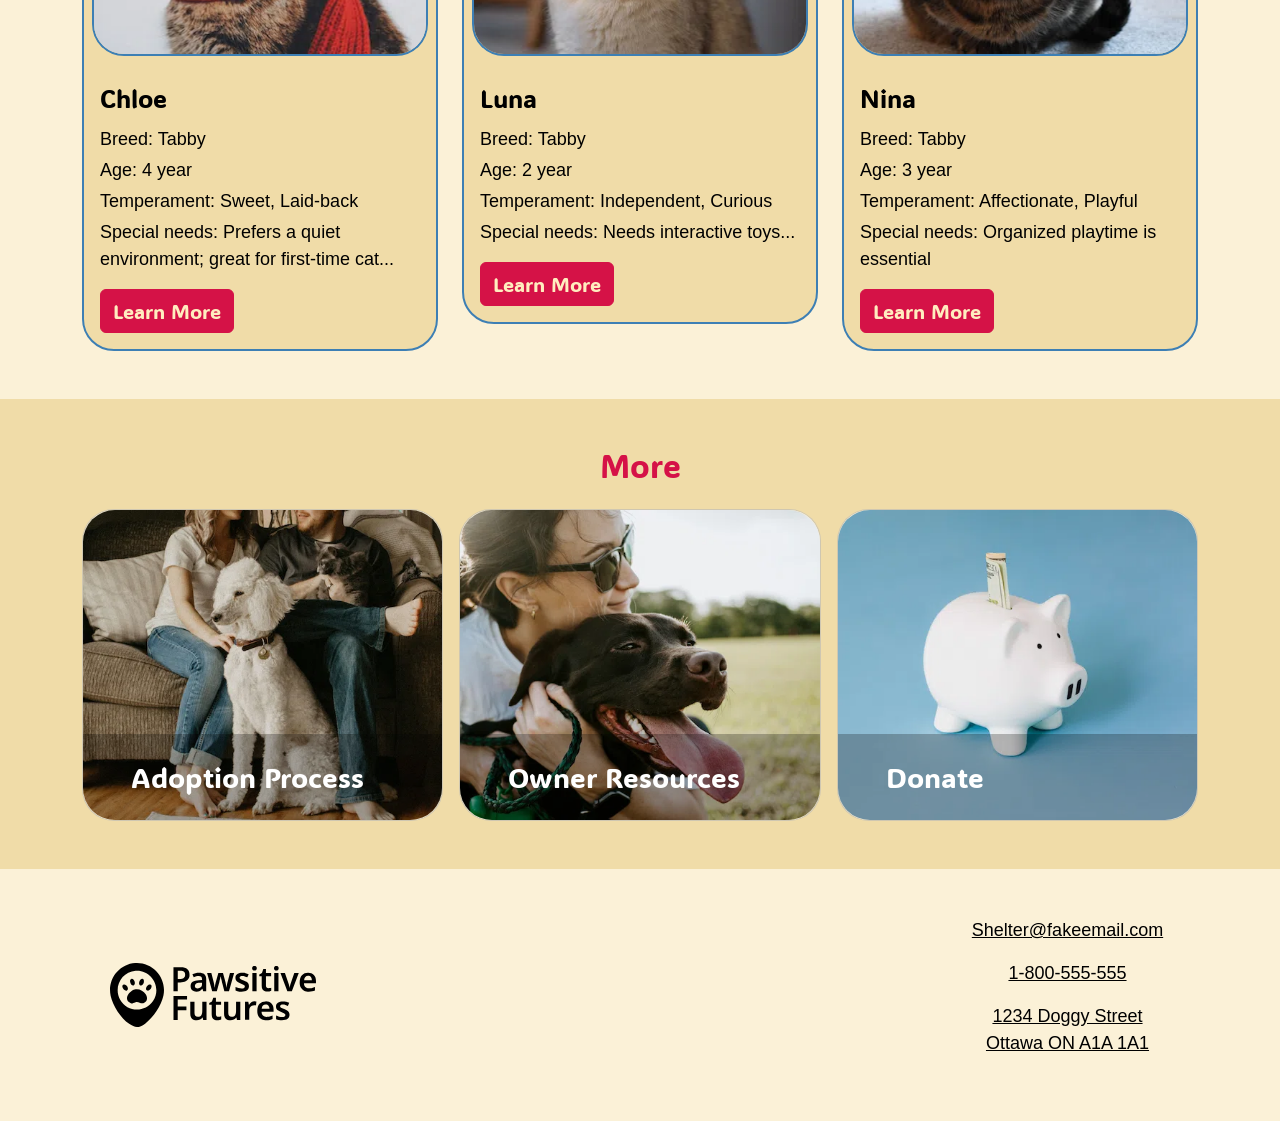
==== commit 970a03e8: "add hero images + animations" ====
--- a/adopt_cat.html
+++ b/adopt_cat.html
@@ -16,6 +16,9 @@
 
     <!-- my custom css -->
     <link rel="stylesheet" href="./css/main.css">
+
+    <!-- animations -->
+    <link rel="stylesheet" href="https://cdnjs.cloudflare.com/ajax/libs/animate.css/4.1.1/animate.min.css" />
 </head>
 
 <body>
@@ -84,15 +87,15 @@
     </header>
     <main id="main">
         <section id="hero" class="position-relative">
-            <img id="hero-image" src="./images/test-image.jpg" alt="">
+            <img id="hero-image" src="./images/Impactful text2.png" alt="">
             <div id="hero-content" class="container position-absolute top-50 start-50 translate-middle rounded-5 text-center
                     p-md-3 p-xl-5">
                 <div class="d-flex align-items-center flex-column ">
-                    <p class="text-white display-1 col-lg-8">Prepare for your new family member</p>
-                    <p class="text-white display-6">Follow our preparation guide to make sure you and your home are
+                    <p class="text-white display-1 col-lg-8 animate__animated animate__fadeInDown">Prepare for your new family member</p>
+                    <p class="text-white display-6 animate__animated animate__fadeInLeft">Follow our preparation guide to make sure you and your home are
                         ready</p>
                 </div>
-                <button class="btn btn-danger">Learn More</button>
+                <button class="btn btn-danger animate__animated animate__fadeInUp animate__delay-1s">Learn More</button>
             </div>
         </section>
 
--- a/css/main.css
+++ b/css/main.css
@@ -198,6 +198,11 @@
     transition: background-color 0.2s ease-in-out;
     background-color: rgba(0, 0, 0, 0.25);
 }
+#more_cards a:hover {
+    
+  animation: pulse; /* referring directly to the animation's @keyframe declaration */
+  animation-duration: 0.5s; /* don't forget to set a duration! */
+}
 
 /* cats */
 .card-title {
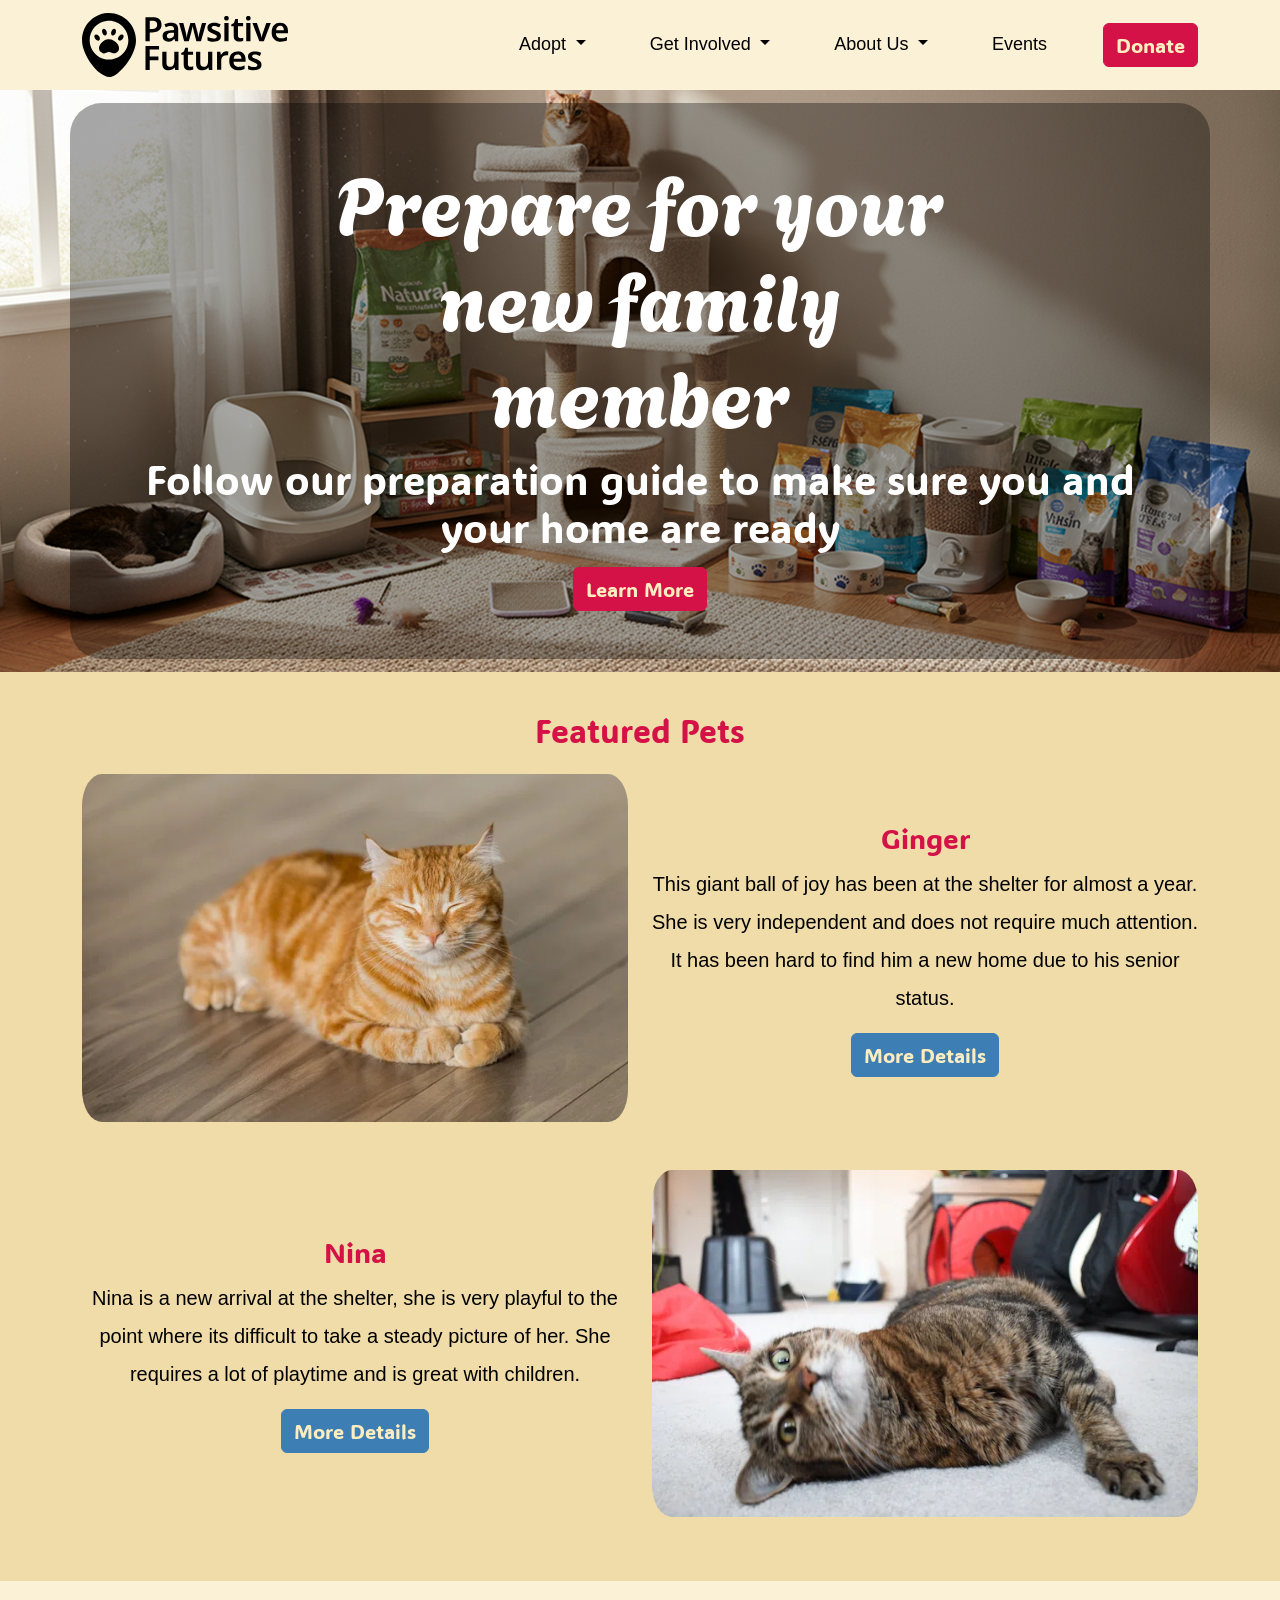
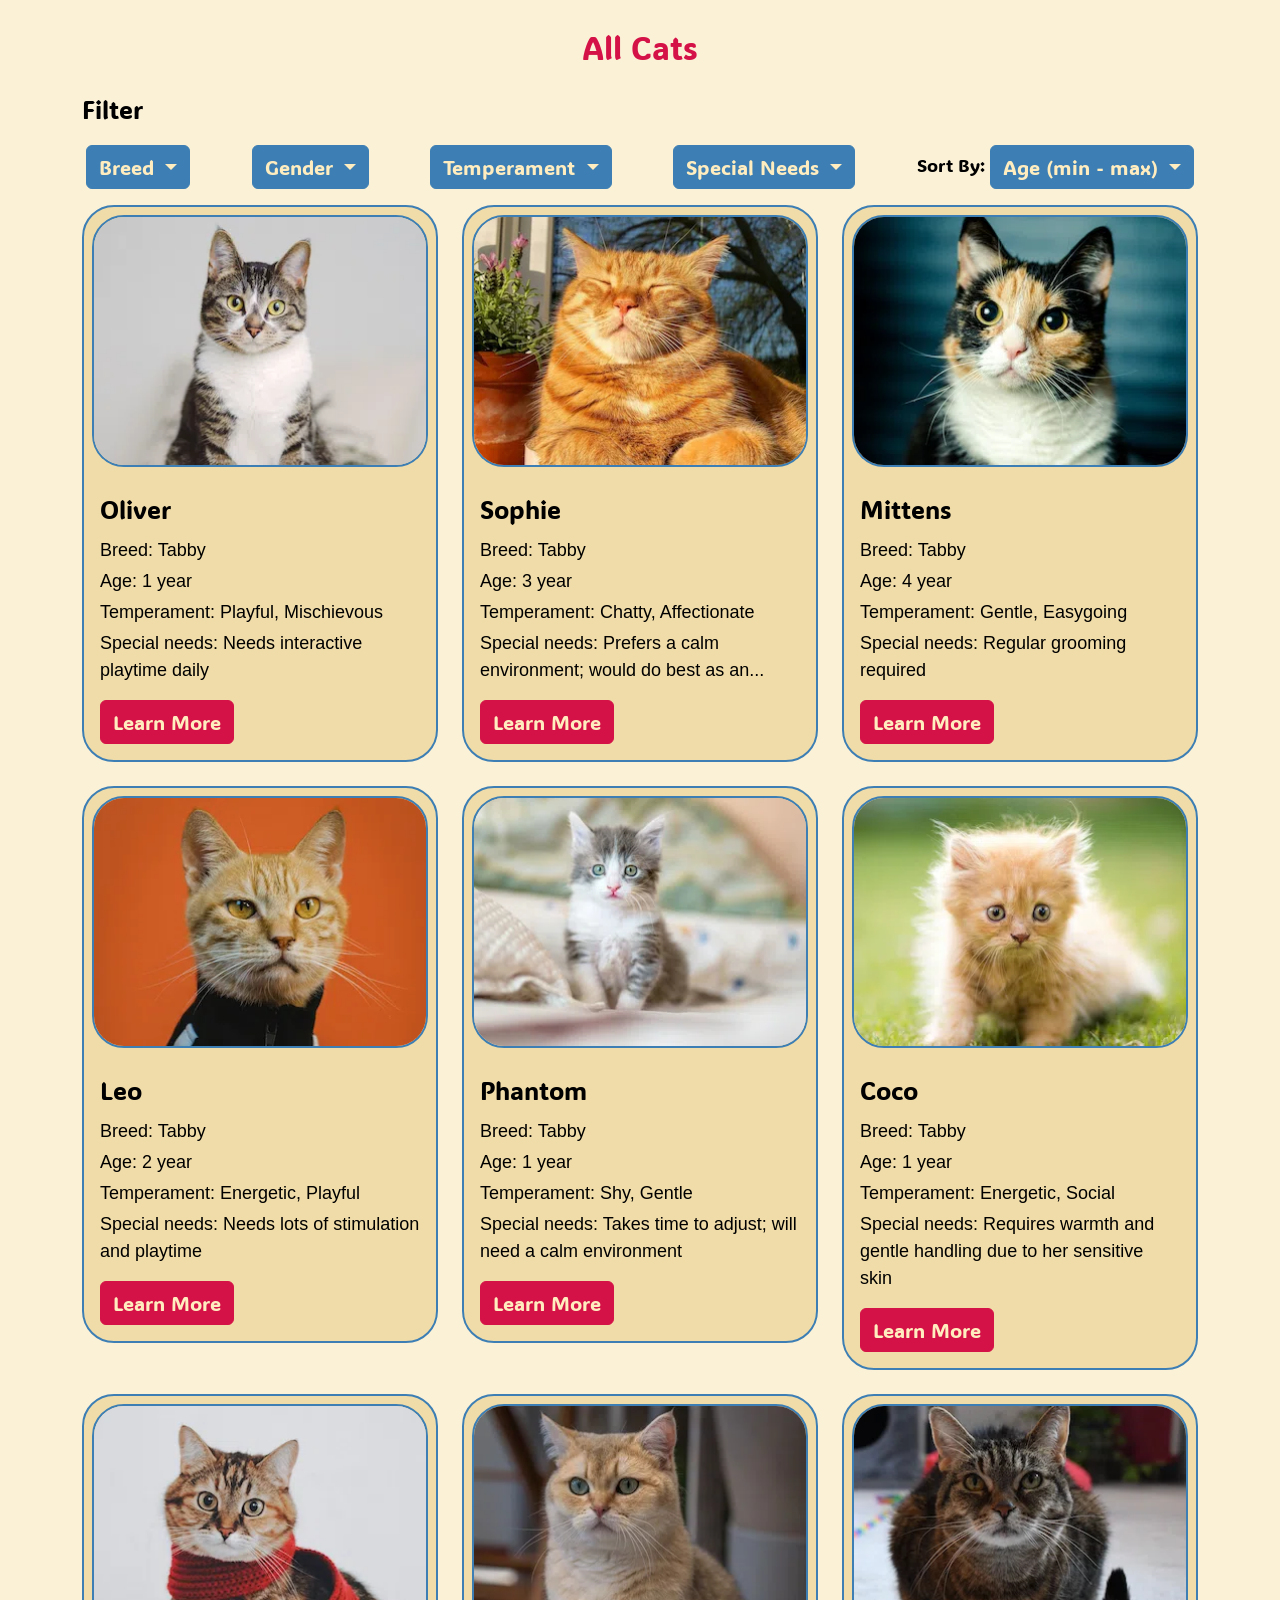
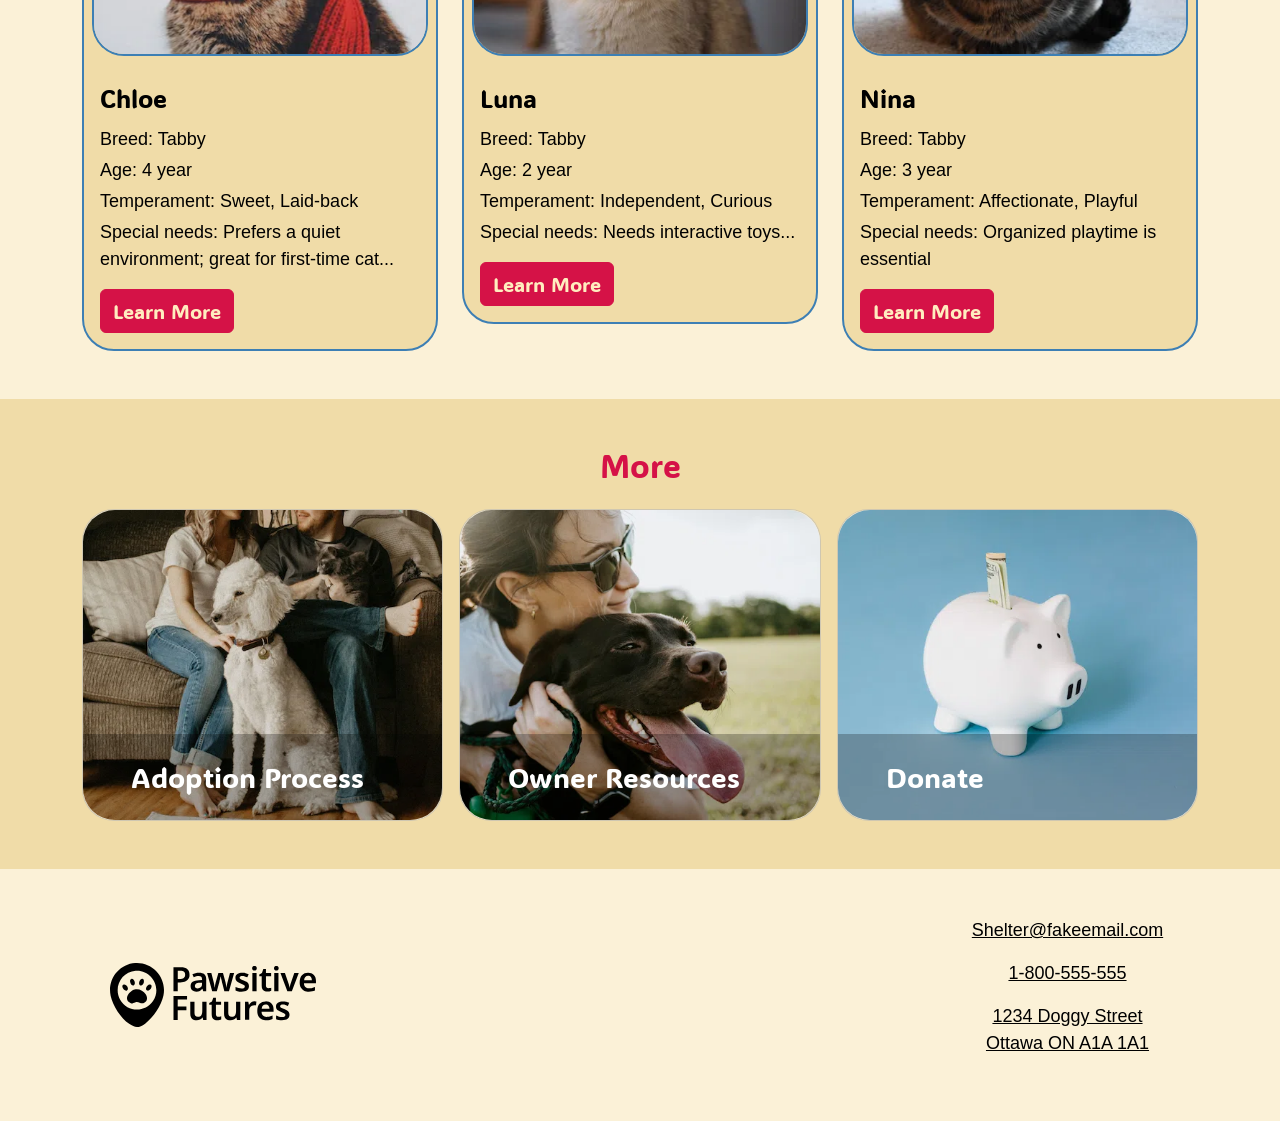
==== commit 8f47ead2: "animate on scroll" ====
--- a/adopt_cat.html
+++ b/adopt_cat.html
@@ -19,6 +19,7 @@
 
     <!-- animations -->
     <link rel="stylesheet" href="https://cdnjs.cloudflare.com/ajax/libs/animate.css/4.1.1/animate.min.css" />
+    <link href="https://unpkg.com/aos@2.3.1/dist/aos.css" rel="stylesheet">
 </head>
 
 <body>
@@ -104,11 +105,14 @@
                 <h2 class="pt-4 pb-3">Featured Pets</h2>
 
                 <div class="row featured-pet">
-                    <img class="col-md-6 rounded-5" srcset="./images/featured_cat_1_sm.webp 400w,
+                    <img 
+                        data-aos="fade-right"
+                        class="col-md-6 rounded-5" srcset="./images/featured_cat_1_sm.webp 400w,
                             ./images/featured_cat_1_md.webp 768w,
                             ./images/featured_cat_1_lg.webp 992w," src="./images/featured_cat_1_lg.webp" sizes="100vw"
                         alt="An orange tabby laying on the floor with its eyes closed">
-                    <div class="col-md-6 d-flex flex-column justify-content-center align-items-center">
+                    <div class="col-md-6 d-flex flex-column justify-content-center align-items-center"
+                        data-aos="fade-left">
                         <h3>Ginger</h3>
                         <p class="font-large lh-large">This giant ball of joy has been at the shelter for almost a year.
                             She is very independent and does not require much attention. It has been hard to find him a
@@ -118,12 +122,15 @@
                 </div>
 
                 <div class="row featured-pet py-5 d-flex">
-                    <img class="col-md-6 rounded-5" srcset="./images/featured_cat_2_sm.webp 400w,
+                    <img 
+                        data-aos="fade-left"
+                        class="col-md-6 rounded-5" srcset="./images/featured_cat_2_sm.webp 400w,
                             ./images/featured_cat_2_md.webp 768w,
                             ./images/featured_cat_2_lg.webp 992w," src="./images/featured_cat_2_lg.webp" sizes="100vw"
                         alt="A brown tabby rolling around on the carpet">
 
-                    <div class="order-md-first col-md-6 d-flex flex-column justify-content-center align-items-center">
+                    <div class="order-md-first col-md-6 d-flex flex-column justify-content-center align-items-center"
+                        data-aos="fade-right">
                         <h3>Nina</h3>
                         <p class="font-large lh-large">Nina is a new arrival at the shelter, she is very playful to the
                             point where its difficult to take a steady picture of her. She requires a lot of playtime
@@ -422,6 +429,12 @@
     <script src="https://cdn.jsdelivr.net/npm/bootstrap@5.3.8/dist/js/bootstrap.bundle.min.js"
         integrity="sha384-FKyoEForCGlyvwx9Hj09JcYn3nv7wiPVlz7YYwJrWVcXK/BmnVDxM+D2scQbITxI"
         crossorigin="anonymous"></script>
+
+    <!-- animate js -->
+    <script src="https://unpkg.com/aos@2.3.1/dist/aos.js"></script>
+    <script>
+        AOS.init();
+    </script>
 </body>
 
 </html>
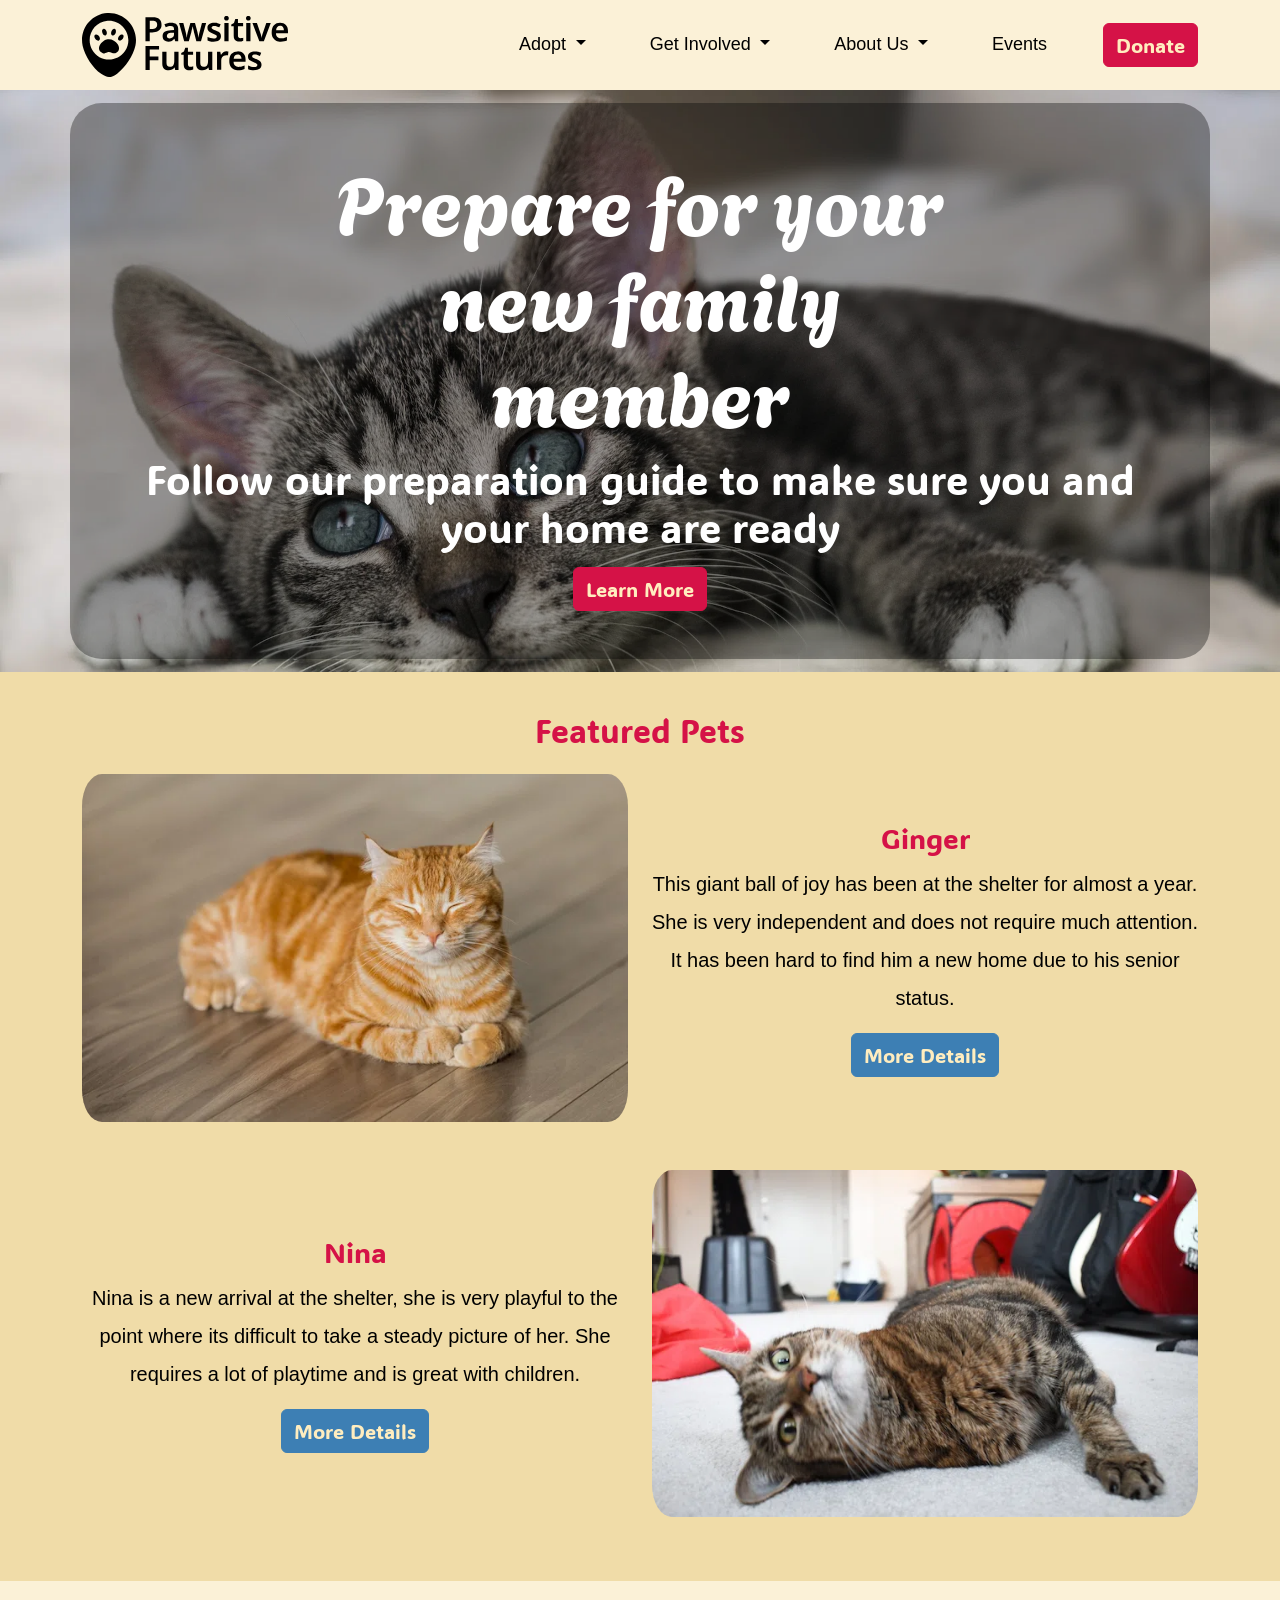
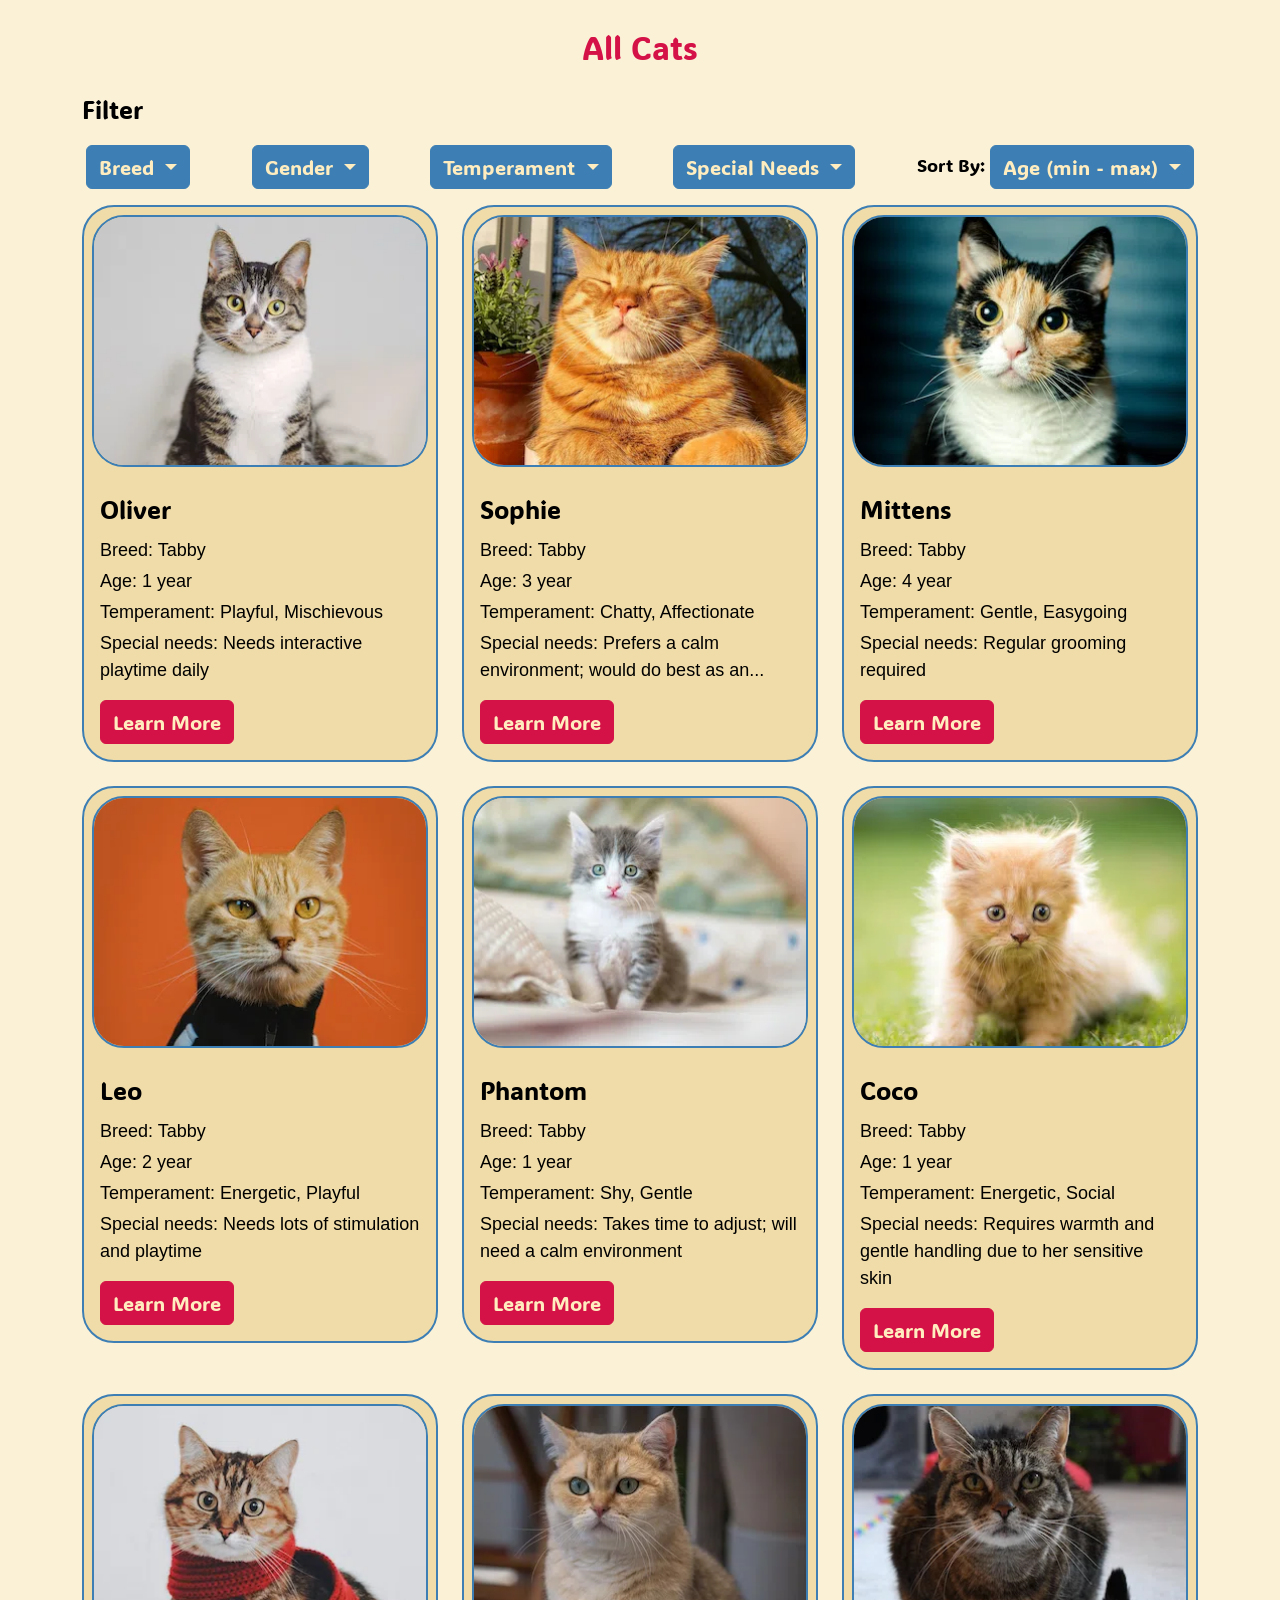
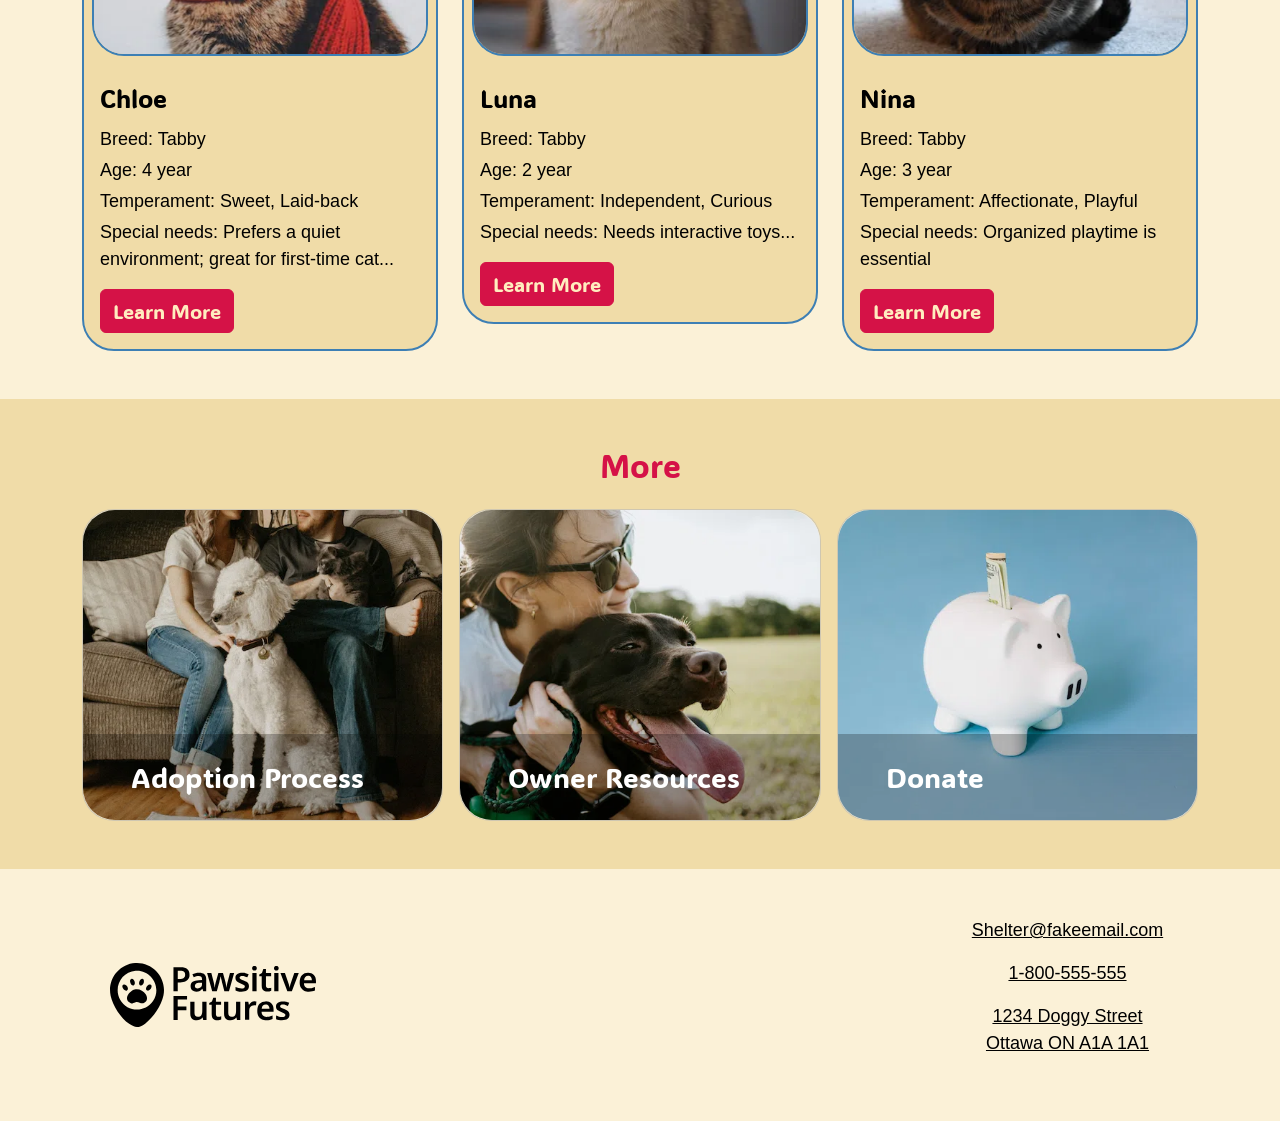
==== commit 6d78efbd: "Responsive hero images" ====
--- a/adopt_cat.html
+++ b/adopt_cat.html
@@ -88,7 +88,15 @@
     </header>
     <main id="main">
         <section id="hero" class="position-relative">
-            <img id="hero-image" src="./images/Impactful text2.png" alt="">
+            <!-- decorative hero image -->
+            <img 
+                id="hero-image"
+                srcset="./images/hero-cat-sm.webp 400w,
+                    ./images/hero-cat-md.webp 768w,
+                    ./images/hero-cat-lg.webp 1200w,"
+                src="./images/hero-cat-lg.webp"
+                sizes="100vw"
+                alt="">
             <div id="hero-content" class="container position-absolute top-50 start-50 translate-middle rounded-5 text-center
                     p-md-3 p-xl-5">
                 <div class="d-flex align-items-center flex-column ">
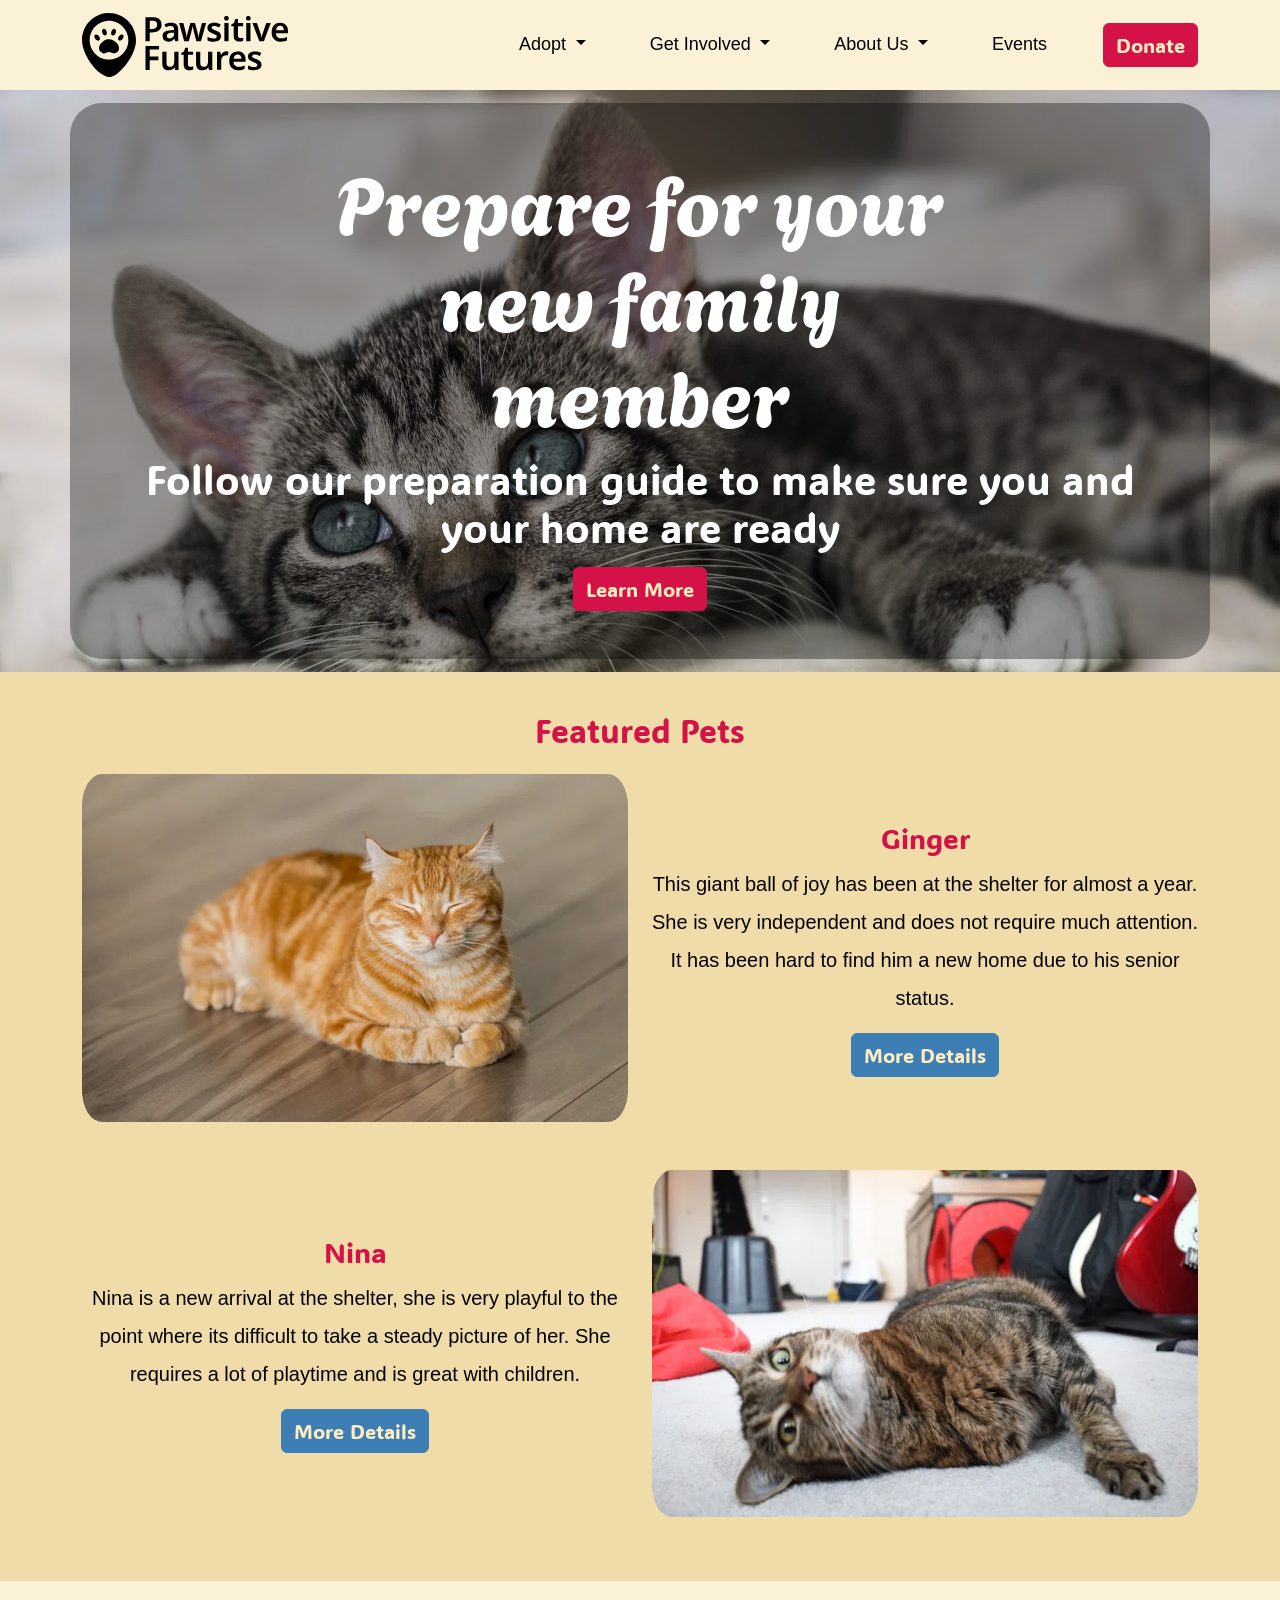
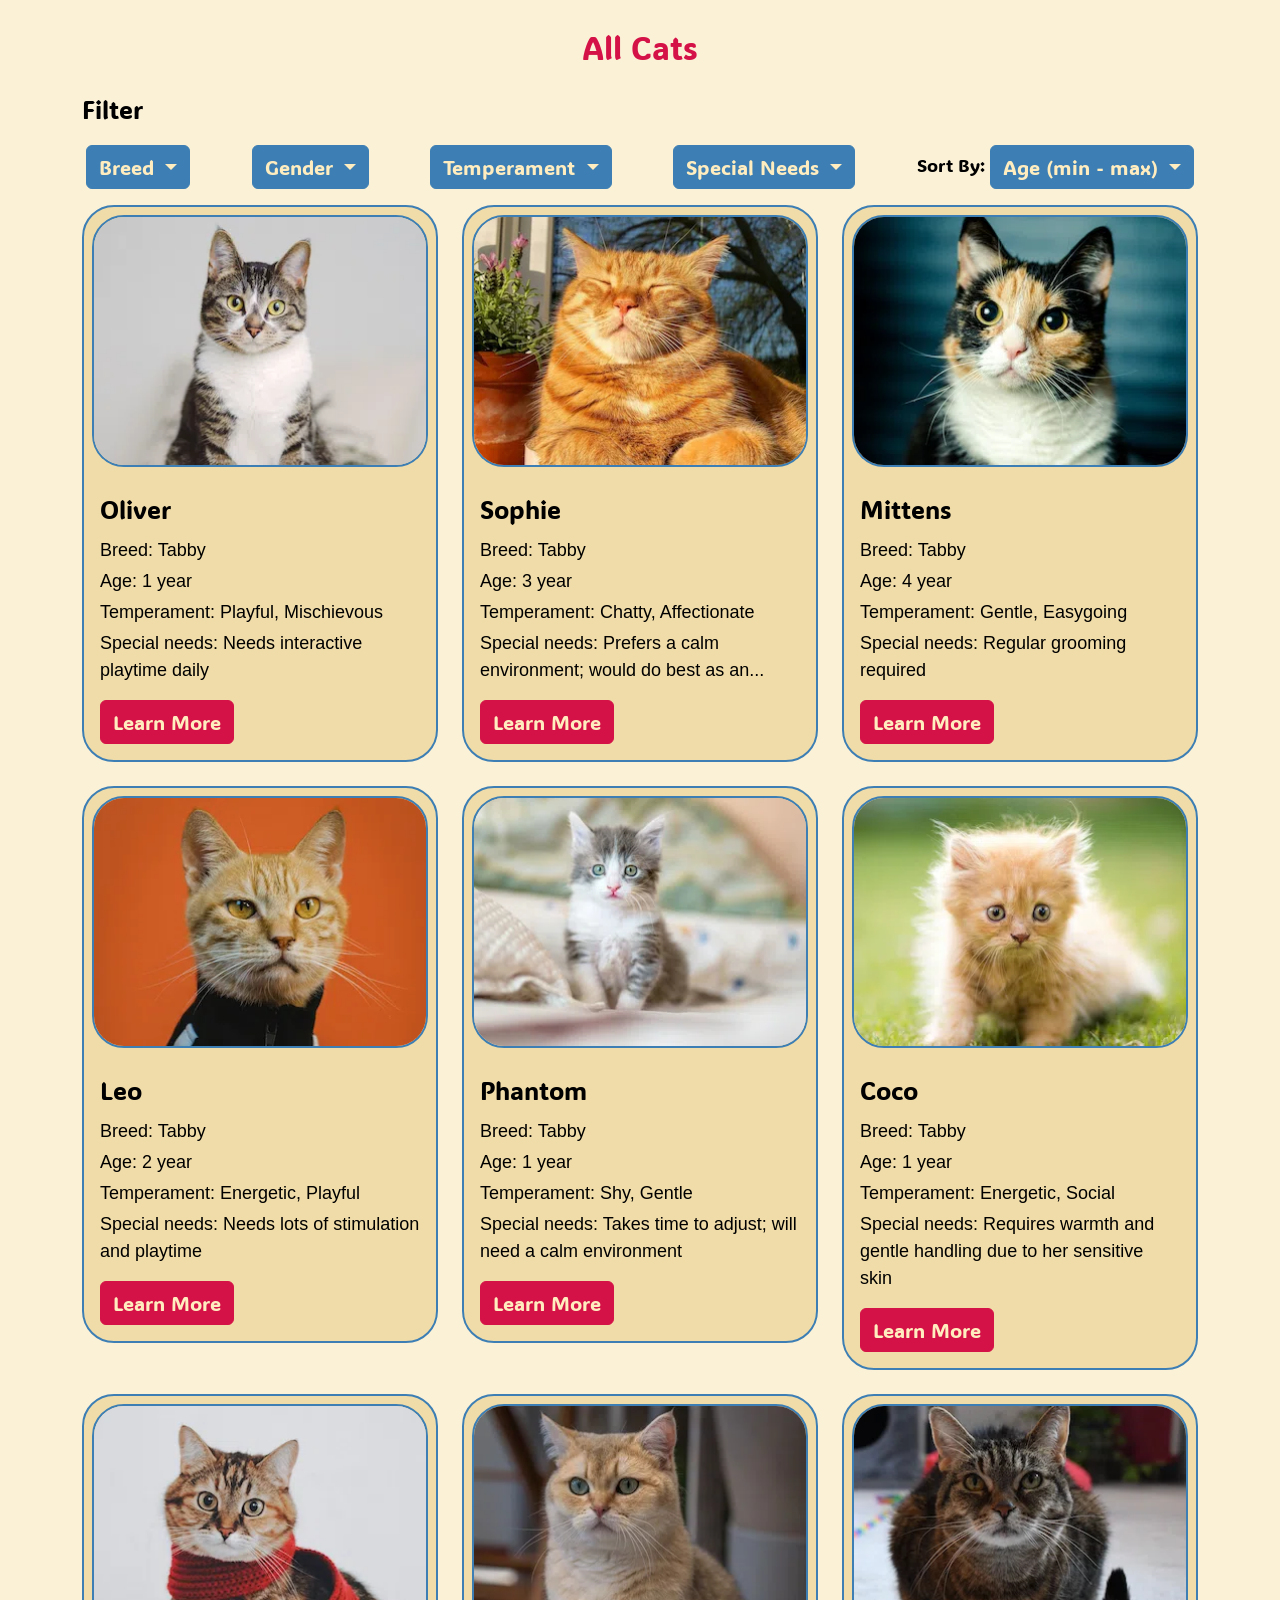
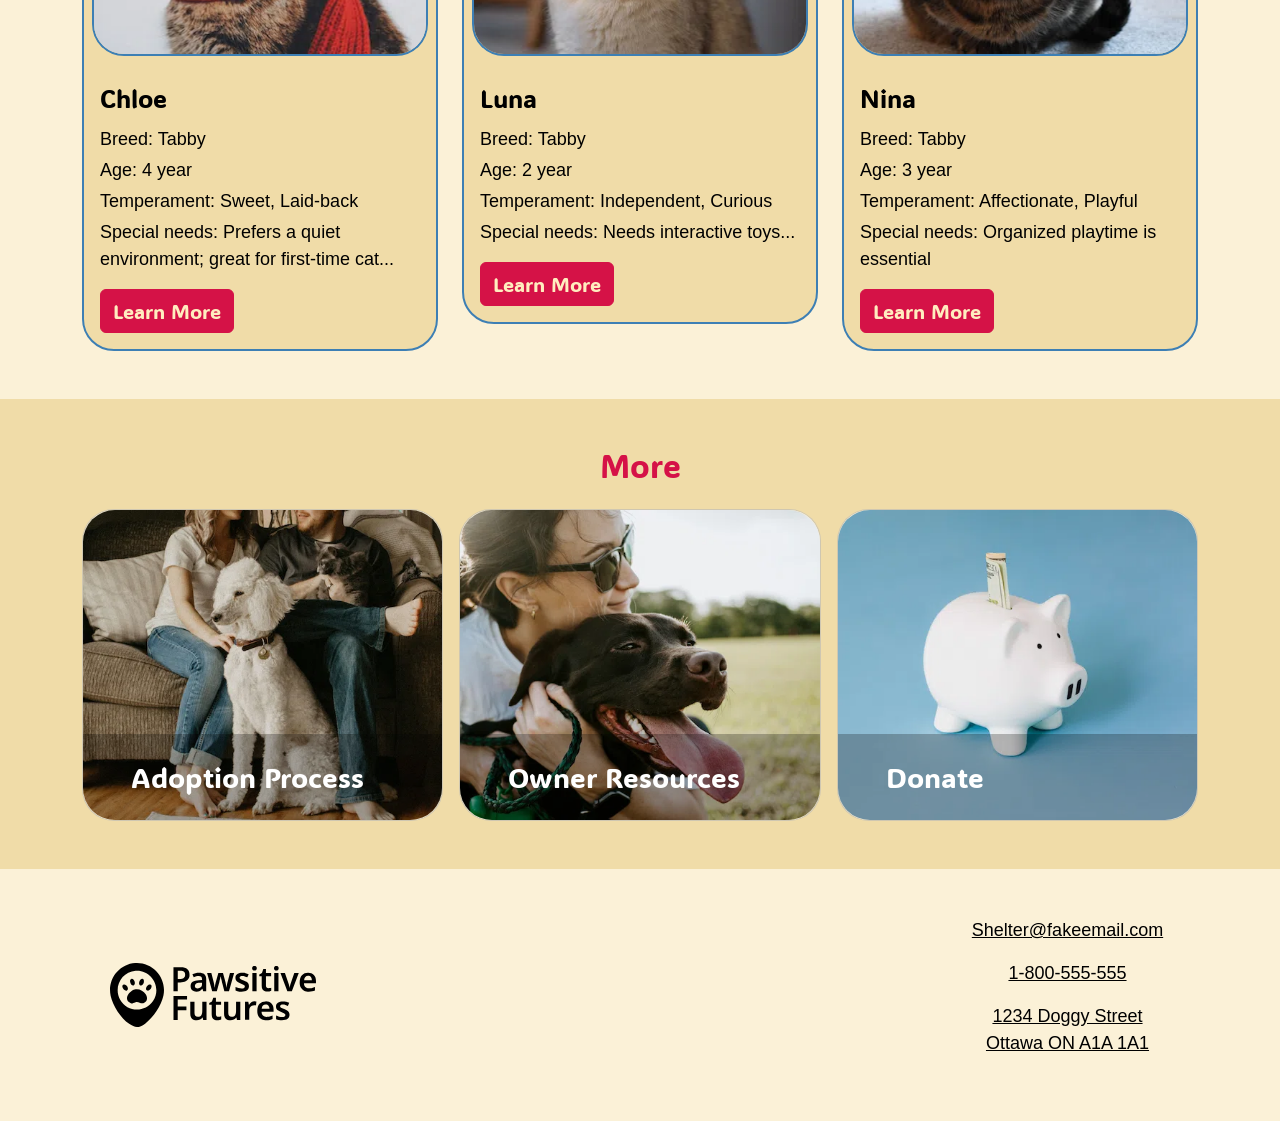
==== commit 1e8d921f: "clean code format" ====
--- a/adopt_cat.html
+++ b/adopt_cat.html
@@ -42,7 +42,8 @@
                                 Adopt
                             </a>
                             <ul class="dropdown-menu">
-                                <li><a class="dropdown-item link-danger link-underline" aria-current="page" href="#">Adopt a Cat</a></li>
+                                <li><a class="dropdown-item link-danger link-underline" aria-current="page"
+                                        href="#">Adopt a Cat</a></li>
                                 <li><a class="dropdown-item" href="#">Adopt a Dog</a></li>
                                 <li><a class="dropdown-item" href="#">Adopt Another Animal</a></li>
                                 <li><a class="dropdown-item" href="#">Adoption Process</a></li>
@@ -89,19 +90,16 @@
     <main id="main">
         <section id="hero" class="position-relative">
             <!-- decorative hero image -->
-            <img 
-                id="hero-image"
-                srcset="./images/hero-cat-sm.webp 400w,
+            <img id="hero-image" srcset="./images/hero-cat-sm.webp 400w,
                     ./images/hero-cat-md.webp 768w,
-                    ./images/hero-cat-lg.webp 1200w,"
-                src="./images/hero-cat-lg.webp"
-                sizes="100vw"
-                alt="">
+                    ./images/hero-cat-lg.webp 1200w," src="./images/hero-cat-lg.webp" sizes="100vw" alt="">
             <div id="hero-content" class="container position-absolute top-50 start-50 translate-middle rounded-5 text-center
                     p-md-3 p-xl-5">
                 <div class="d-flex align-items-center flex-column ">
-                    <p class="text-white display-1 col-lg-8 animate__animated animate__fadeInDown">Prepare for your new family member</p>
-                    <p class="text-white display-6 animate__animated animate__fadeInLeft">Follow our preparation guide to make sure you and your home are
+                    <p class="text-white display-1 col-lg-8 animate__animated animate__fadeInDown">Prepare for your new
+                        family member</p>
+                    <p class="text-white display-6 animate__animated animate__fadeInLeft">Follow our preparation guide
+                        to make sure you and your home are
                         ready</p>
                 </div>
                 <button class="btn btn-danger animate__animated animate__fadeInUp animate__delay-1s">Learn More</button>
@@ -113,9 +111,7 @@
                 <h2 class="pt-4 pb-3">Featured Pets</h2>
 
                 <div class="row featured-pet">
-                    <img 
-                        data-aos="fade-right"
-                        class="col-md-6 rounded-5" srcset="./images/featured_cat_1_sm.webp 400w,
+                    <img data-aos="fade-right" class="col-md-6 rounded-5" srcset="./images/featured_cat_1_sm.webp 400w,
                             ./images/featured_cat_1_md.webp 768w,
                             ./images/featured_cat_1_lg.webp 992w," src="./images/featured_cat_1_lg.webp" sizes="100vw"
                         alt="An orange tabby laying on the floor with its eyes closed">
@@ -130,9 +126,7 @@
                 </div>
 
                 <div class="row featured-pet py-5 d-flex">
-                    <img 
-                        data-aos="fade-left"
-                        class="col-md-6 rounded-5" srcset="./images/featured_cat_2_sm.webp 400w,
+                    <img data-aos="fade-left" class="col-md-6 rounded-5" srcset="./images/featured_cat_2_sm.webp 400w,
                             ./images/featured_cat_2_md.webp 768w,
                             ./images/featured_cat_2_lg.webp 992w," src="./images/featured_cat_2_lg.webp" sizes="100vw"
                         alt="A brown tabby rolling around on the carpet">
@@ -158,8 +152,9 @@
                     <div class="row g-3 justify-content-between mx-0 mt-0">
                         <div class="col-12 col-md-auto order-md-last">
                             <label class="d-inline" for="sort-by">Sort By:</label>
-                            <button id="sort-by" class="btn btn-info dropdown-toggle w-md-auto d-inline col-12 col-md-auto"
-                                type="button" data-bs-toggle="dropdown" aria-expanded="false">
+                            <button id="sort-by"
+                                class="btn btn-info dropdown-toggle w-md-auto d-inline col-12 col-md-auto" type="button"
+                                data-bs-toggle="dropdown" aria-expanded="false">
                                 Age (min - max)
                             </button>
                         </div>
@@ -198,10 +193,8 @@
                 <div class="row pt-3 gy-4">
                     <div class=" col-12 col-md-4">
                         <div class="card rounded-5 border border-2 border-info bg-secondary">
-                             <img class="card-img-top rounded-5 border border-2 border-info m-2 w-auto" 
-                                srcset="./images/cat_1_sm.webp 400w,
-                                    ./images/cat_1_lg.webp 992w," 
-                                src="./images/cat_1_lg.webp" sizes="100vw"
+                            <img class="card-img-top rounded-5 border border-2 border-info m-2 w-auto" srcset="./images/cat_1_sm.webp 400w,
+                                    ./images/cat_1_lg.webp 992w," src="./images/cat_1_lg.webp" sizes="100vw"
                                 alt="Oliver the cat, a white and gray tabby with green eyes">
                             <div class="card-body">
                                 <p class="card-title">Oliver</p>
@@ -213,31 +206,28 @@
                             </div>
                         </div>
                     </div>
-                    
-                    <div class=" col-12 col-md-4">
-                        <div class="card rounded-5 border border-2 border-info bg-secondary">
-                             <img class="card-img-top rounded-5 border border-2 border-info m-2 w-auto" 
-                                srcset="./images/cat_2_sm.webp 400w,
-                                    ./images/cat_2_lg.webp 992w," 
-                                src="./images/cat_2_lg.webp" sizes="100vw"
+
+                    <div class=" col-12 col-md-4">
+                        <div class="card rounded-5 border border-2 border-info bg-secondary">
+                            <img class="card-img-top rounded-5 border border-2 border-info m-2 w-auto" srcset="./images/cat_2_sm.webp 400w,
+                                    ./images/cat_2_lg.webp 992w," src="./images/cat_2_lg.webp" sizes="100vw"
                                 alt="Sophie the cat, a orange tabby basking in the sun">
                             <div class="card-body">
                                 <p class="card-title">Sophie</p>
                                 <p class="card-text mt-1 mb-0">Breed: Tabby</p>
                                 <p class="card-text mt-1 mb-0">Age: 3 year</p>
                                 <p class="card-text mt-1 mb-0">Temperament: Chatty, Affectionate</p>
-                                <p class="card-text mt-1">Special needs:  Prefers a calm environment; would do best as an...</p>
-                                <a href="#" class="btn btn-danger">Learn More</a>
-                            </div>
-                        </div>
-                    </div>
-                    
-                    <div class=" col-12 col-md-4">
-                        <div class="card rounded-5 border border-2 border-info bg-secondary">
-                             <img class="card-img-top rounded-5 border border-2 border-info m-2 w-auto" 
-                                srcset="./images/cat_3_sm.webp 400w,
-                                    ./images/cat_3_lg.webp 992w," 
-                                src="./images/cat_3_lg.webp" sizes="100vw"
+                                <p class="card-text mt-1">Special needs: Prefers a calm environment; would do best as
+                                    an...</p>
+                                <a href="#" class="btn btn-danger">Learn More</a>
+                            </div>
+                        </div>
+                    </div>
+
+                    <div class=" col-12 col-md-4">
+                        <div class="card rounded-5 border border-2 border-info bg-secondary">
+                            <img class="card-img-top rounded-5 border border-2 border-info m-2 w-auto" srcset="./images/cat_3_sm.webp 400w,
+                                    ./images/cat_3_lg.webp 992w," src="./images/cat_3_lg.webp" sizes="100vw"
                                 alt="Mittens the cat, a white, black and orange tabby with orange eyes">
                             <div class="card-body">
                                 <p class="card-title">Mittens</p>
@@ -249,13 +239,11 @@
                             </div>
                         </div>
                     </div>
-                    
-                    <div class=" col-12 col-md-4">
-                        <div class="card rounded-5 border border-2 border-info bg-secondary">
-                             <img class="card-img-top rounded-5 border border-2 border-info m-2 w-auto" 
-                                srcset="./images/cat_4_sm.webp 400w,
-                                    ./images/cat_4_lg.webp 992w," 
-                                src="./images/cat_4_lg.webp" sizes="100vw"
+
+                    <div class=" col-12 col-md-4">
+                        <div class="card rounded-5 border border-2 border-info bg-secondary">
+                            <img class="card-img-top rounded-5 border border-2 border-info m-2 w-auto" srcset="./images/cat_4_sm.webp 400w,
+                                    ./images/cat_4_lg.webp 992w," src="./images/cat_4_lg.webp" sizes="100vw"
                                 alt="Leo the cat, an orange and gray tabby wearing a tracksuit">
                             <div class="card-body">
                                 <p class="card-title">Leo</p>
@@ -267,67 +255,62 @@
                             </div>
                         </div>
                     </div>
-                    
-                    <div class=" col-12 col-md-4">
-                        <div class="card rounded-5 border border-2 border-info bg-secondary">
-                             <img class="card-img-top rounded-5 border border-2 border-info m-2 w-auto" 
-                                srcset="./images/cat_5_sm.webp 400w,
-                                    ./images/cat_5_lg.webp 992w," 
-                                src="./images/cat_5_lg.webp" sizes="100vw"
+
+                    <div class=" col-12 col-md-4">
+                        <div class="card rounded-5 border border-2 border-info bg-secondary">
+                            <img class="card-img-top rounded-5 border border-2 border-info m-2 w-auto" srcset="./images/cat_5_sm.webp 400w,
+                                    ./images/cat_5_lg.webp 992w," src="./images/cat_5_lg.webp" sizes="100vw"
                                 alt="Phantom the cat, a white and gray kitten with blue eyes">
                             <div class="card-body">
                                 <p class="card-title">Phantom</p>
                                 <p class="card-text mt-1 mb-0">Breed: Tabby</p>
                                 <p class="card-text mt-1 mb-0">Age: 1 year</p>
                                 <p class="card-text mt-1 mb-0">Temperament: Shy, Gentle</p>
-                                <p class="card-text mt-1">Special needs: Takes time to adjust; will need a calm environment</p>
-                                <a href="#" class="btn btn-danger">Learn More</a>
-                            </div>
-                        </div>
-                    </div>
-                    
-                    <div class=" col-12 col-md-4">
-                        <div class="card rounded-5 border border-2 border-info bg-secondary">
-                             <img class="card-img-top rounded-5 border border-2 border-info m-2 w-auto" 
-                                srcset="./images/cat_6_sm.webp 400w,
-                                    ./images/cat_6_lg.webp 992w," 
-                                src="./images/cat_6_lg.webp" sizes="100vw"
+                                <p class="card-text mt-1">Special needs: Takes time to adjust; will need a calm
+                                    environment</p>
+                                <a href="#" class="btn btn-danger">Learn More</a>
+                            </div>
+                        </div>
+                    </div>
+
+                    <div class=" col-12 col-md-4">
+                        <div class="card rounded-5 border border-2 border-info bg-secondary">
+                            <img class="card-img-top rounded-5 border border-2 border-info m-2 w-auto" srcset="./images/cat_6_sm.webp 400w,
+                                    ./images/cat_6_lg.webp 992w," src="./images/cat_6_lg.webp" sizes="100vw"
                                 alt="Coco the cat, an orange kitten with blue eyes">
                             <div class="card-body">
                                 <p class="card-title">Coco</p>
                                 <p class="card-text mt-1 mb-0">Breed: Tabby</p>
                                 <p class="card-text mt-1 mb-0">Age: 1 year</p>
                                 <p class="card-text mt-1 mb-0">Temperament: Energetic, Social</p>
-                                <p class="card-text mt-1">Special needs: Requires warmth and gentle handling due to her sensitive skin</p>
-                                <a href="#" class="btn btn-danger">Learn More</a>
-                            </div>
-                        </div>
-                    </div>
-                    
-                    <div class=" col-12 col-md-4">
-                        <div class="card rounded-5 border border-2 border-info bg-secondary">
-                             <img class="card-img-top rounded-5 border border-2 border-info m-2 w-auto" 
-                                srcset="./images/cat_7_sm.webp 400w,
-                                    ./images/cat_7_lg.webp 992w," 
-                                src="./images/cat_7_lg.webp" sizes="100vw"
+                                <p class="card-text mt-1">Special needs: Requires warmth and gentle handling due to her
+                                    sensitive skin</p>
+                                <a href="#" class="btn btn-danger">Learn More</a>
+                            </div>
+                        </div>
+                    </div>
+
+                    <div class=" col-12 col-md-4">
+                        <div class="card rounded-5 border border-2 border-info bg-secondary">
+                            <img class="card-img-top rounded-5 border border-2 border-info m-2 w-auto" srcset="./images/cat_7_sm.webp 400w,
+                                    ./images/cat_7_lg.webp 992w," src="./images/cat_7_lg.webp" sizes="100vw"
                                 alt="Chloe the cat, a white and orange tabby with green eyes">
                             <div class="card-body">
                                 <p class="card-title">Chloe</p>
                                 <p class="card-text mt-1 mb-0">Breed: Tabby</p>
                                 <p class="card-text mt-1 mb-0">Age: 4 year</p>
                                 <p class="card-text mt-1 mb-0">Temperament: Sweet, Laid-back</p>
-                                <p class="card-text mt-1">Special needs: Prefers a quiet environment; great for first-time cat...</p>
-                                <a href="#" class="btn btn-danger">Learn More</a>
-                            </div>
-                        </div>
-                    </div>
-                    
-                    <div class=" col-12 col-md-4">
-                        <div class="card rounded-5 border border-2 border-info bg-secondary">
-                             <img class="card-img-top rounded-5 border border-2 border-info m-2 w-auto" 
-                                srcset="./images/cat_8_sm.webp 400w,
-                                    ./images/cat_8_lg.webp 992w," 
-                                src="./images/cat_8_lg.webp" sizes="100vw"
+                                <p class="card-text mt-1">Special needs: Prefers a quiet environment; great for
+                                    first-time cat...</p>
+                                <a href="#" class="btn btn-danger">Learn More</a>
+                            </div>
+                        </div>
+                    </div>
+
+                    <div class=" col-12 col-md-4">
+                        <div class="card rounded-5 border border-2 border-info bg-secondary">
+                            <img class="card-img-top rounded-5 border border-2 border-info m-2 w-auto" srcset="./images/cat_8_sm.webp 400w,
+                                    ./images/cat_8_lg.webp 992w," src="./images/cat_8_lg.webp" sizes="100vw"
                                 alt="Luna the cat, a cream colored tabby with blue eyes">
                             <div class="card-body">
                                 <p class="card-title">Luna</p>
@@ -339,20 +322,18 @@
                             </div>
                         </div>
                     </div>
-                    
-                    <div class=" col-12 col-md-4">
-                        <div class="card rounded-5 border border-2 border-info bg-secondary">
-                             <img class="card-img-top rounded-5 border border-2 border-info m-2 w-auto" 
-                                srcset="./images/cat_9_sm.webp 400w,
-                                    ./images/cat_9_lg.webp 992w," 
-                                src="./images/cat_9_lg.webp" sizes="100vw"
+
+                    <div class=" col-12 col-md-4">
+                        <div class="card rounded-5 border border-2 border-info bg-secondary">
+                            <img class="card-img-top rounded-5 border border-2 border-info m-2 w-auto" srcset="./images/cat_9_sm.webp 400w,
+                                    ./images/cat_9_lg.webp 992w," src="./images/cat_9_lg.webp" sizes="100vw"
                                 alt="Nina the cat, a white and gray tabby with green eyes">
                             <div class="card-body">
                                 <p class="card-title">Nina</p>
                                 <p class="card-text mt-1 mb-0">Breed: Tabby</p>
                                 <p class="card-text mt-1 mb-0">Age: 3 year</p>
                                 <p class="card-text mt-1 mb-0">Temperament: Affectionate, Playful</p>
-                                <p class="card-text mt-1">Special needs:  Organized playtime is essential</p>
+                                <p class="card-text mt-1">Special needs: Organized playtime is essential</p>
                                 <a href="#" class="btn btn-danger">Learn More</a>
                             </div>
                         </div>
@@ -361,7 +342,6 @@
             </div>
             </div>
         </section>
-
 
         <section class="bg-secondary py-5" id="more_cards">
             <h2 class="pb-3 text-center">More</h2>
@@ -382,7 +362,6 @@
                             </div>
                         </div>
                     </a>
-
                     <a href="#" class="col-md-4">
                         <div class="card p-0 rounded-5">
                             <img class="card-img rounded-5 object-fit-cover" srcset="./images/adopt_more_2_lg.webp 400w,
@@ -395,7 +374,6 @@
                             </div>
                         </div>
                     </a>
-
                     <a href="#" class="col-md-4">
                         <div class="card p-0 rounded-5">
                             <img class="card-img rounded-5 object-fit-cover" srcset="./images/more_card_2_lg.webp 400w,
@@ -431,8 +409,8 @@
                 </div>
             </div>
         </div>
-
     </footer>
+
     <!-- bootstrap JS -->
     <script src="https://cdn.jsdelivr.net/npm/bootstrap@5.3.8/dist/js/bootstrap.bundle.min.js"
         integrity="sha384-FKyoEForCGlyvwx9Hj09JcYn3nv7wiPVlz7YYwJrWVcXK/BmnVDxM+D2scQbITxI"
--- a/css/main.css
+++ b/css/main.css
@@ -8,7 +8,7 @@
     --bs-body-bg: #FBF1D7;
     --bs-tertiary-bg-rgb: 251, 241, 215;
 
-    --bs-secondary-color:#F0DCA8;
+    --bs-secondary-color: #F0DCA8;
     --bs-secondary-rgb: 240, 220, 168;
 
     --bs-link-color-rgb: 0, 0, 0;
@@ -17,7 +17,7 @@
     --hero-font: "Agbalumo", system-ui;
     --header-font: "ADLaM Display", system-ui;
 
-    --bs-body-font-size:18px;
+    --bs-body-font-size: 18px;
 
     --bs-info-rgb: 61, 127, 180;
 
@@ -40,7 +40,8 @@
     font-family: var(--header-font);
 }
 
-h2, h3 {
+h2,
+h3 {
     font-family: var(--header-font);
     color: #D51247;
     line-height: 38px;
@@ -74,28 +75,29 @@
     height: 2em;
 }
 
-.navbar{
-   --bs-navbar-color: rgb(0, 0, 0);
-   --bs-navbar-hover-color: rgb(0, 0, 0);
-   --bs-navbar-active-color: #c00e3e;
-   font-weight: 500;   
-}
-
-.nav-link:focus, .nav-link:hover {
+.navbar {
+    --bs-navbar-color: rgb(0, 0, 0);
+    --bs-navbar-hover-color: rgb(0, 0, 0);
+    --bs-navbar-active-color: #c00e3e;
+    font-weight: 500;
+}
+
+.nav-link:focus,
+.nav-link:hover {
     color: #D51247;
 }
 
 .dropdown-menu {
-  --dropdown-link-hover-color: #e1d1a8;
-  --bs-dropdown-link-hover-bg: #F0DCA8;
-  --bs-dropdown-link-active-bg:#B4A06B;
-  --bs-dropdown-link-active-color:black;
-  --bs-dropdown-border-radius:0;
-  border: none;
+    --dropdown-link-hover-color: #e1d1a8;
+    --bs-dropdown-link-hover-bg: #F0DCA8;
+    --bs-dropdown-link-active-bg: #B4A06B;
+    --bs-dropdown-link-active-color: black;
+    --bs-dropdown-border-radius: 0;
+    border: none;
 }
 
 .btn {
-    --bs-btn-font-family:"ADLaM Display", system-ui;
+    --bs-btn-font-family: "ADLaM Display", system-ui;
     --bs-btn-color: #FFEDBF;
     --bs-btn-font-size: 20px;
 }
@@ -112,7 +114,7 @@
     --bs-btn-active-color: #FFEDBF;
     --bs-btn-active-bg: #103E63;
     --bs-btn-active-border-color: #103E63;
-    
+
 }
 
 .btn-danger {
@@ -123,7 +125,7 @@
     --bs-btn-hover-color: #FFEDBF;
     --bs-btn-hover-bg: #970A30;
     --bs-btn-hover-border-color: #970A30;
-    
+
     --bs-btn-active-color: #FFEDBF;
     --bs-btn-active-bg: #621329;
     --bs-btn-active-border-color: #621329;
@@ -131,19 +133,19 @@
 
 /* skip link */
 .skip {
-  position: absolute;
-  left: -10000px;
-  top: auto;
-  width: 1px;
-  height: 1px;
-  overflow: hidden;
-  display: block;
+    position: absolute;
+    left: -10000px;
+    top: auto;
+    width: 1px;
+    height: 1px;
+    overflow: hidden;
+    display: block;
 }
 
 .skip:focus {
-  position: static;
-  width: auto;
-  height: auto;
+    position: static;
+    width: auto;
+    height: auto;
 }
 
 /* hero section */
@@ -168,10 +170,10 @@
 }
 
 ul.paw-bullets li {
-  display: flex;
-  align-items: center;
-  gap: 0.75em;
-  margin-bottom: 1em;
+    display: flex;
+    align-items: center;
+    gap: 0.75em;
+    margin-bottom: 1em;
 }
 
 ul.paw-bullets li::before {
@@ -191,17 +193,22 @@
 }
 
 /* more cards */
-#more_cards a:hover h3, #more_cards a:focus h3 {
+#more_cards a:hover h3,
+#more_cards a:focus h3 {
     background-color: rgba(0, 0, 0, 0.50);
 }
+
 #more_cards a h3 {
     transition: background-color 0.2s ease-in-out;
     background-color: rgba(0, 0, 0, 0.25);
 }
+
 #more_cards a:hover {
-    
-  animation: pulse; /* referring directly to the animation's @keyframe declaration */
-  animation-duration: 0.5s; /* don't forget to set a duration! */
+
+    animation: pulse;
+    /* referring directly to the animation's @keyframe declaration */
+    animation-duration: 0.5s;
+    /* don't forget to set a duration! */
 }
 
 /* cats */
@@ -209,7 +216,8 @@
     font-family: var(--header-font);
 }
 
-#cat-list p:first-of-type, #cat-list label {
+#cat-list p:first-of-type,
+#cat-list label {
     font-family: var(--header-font);
 }
 
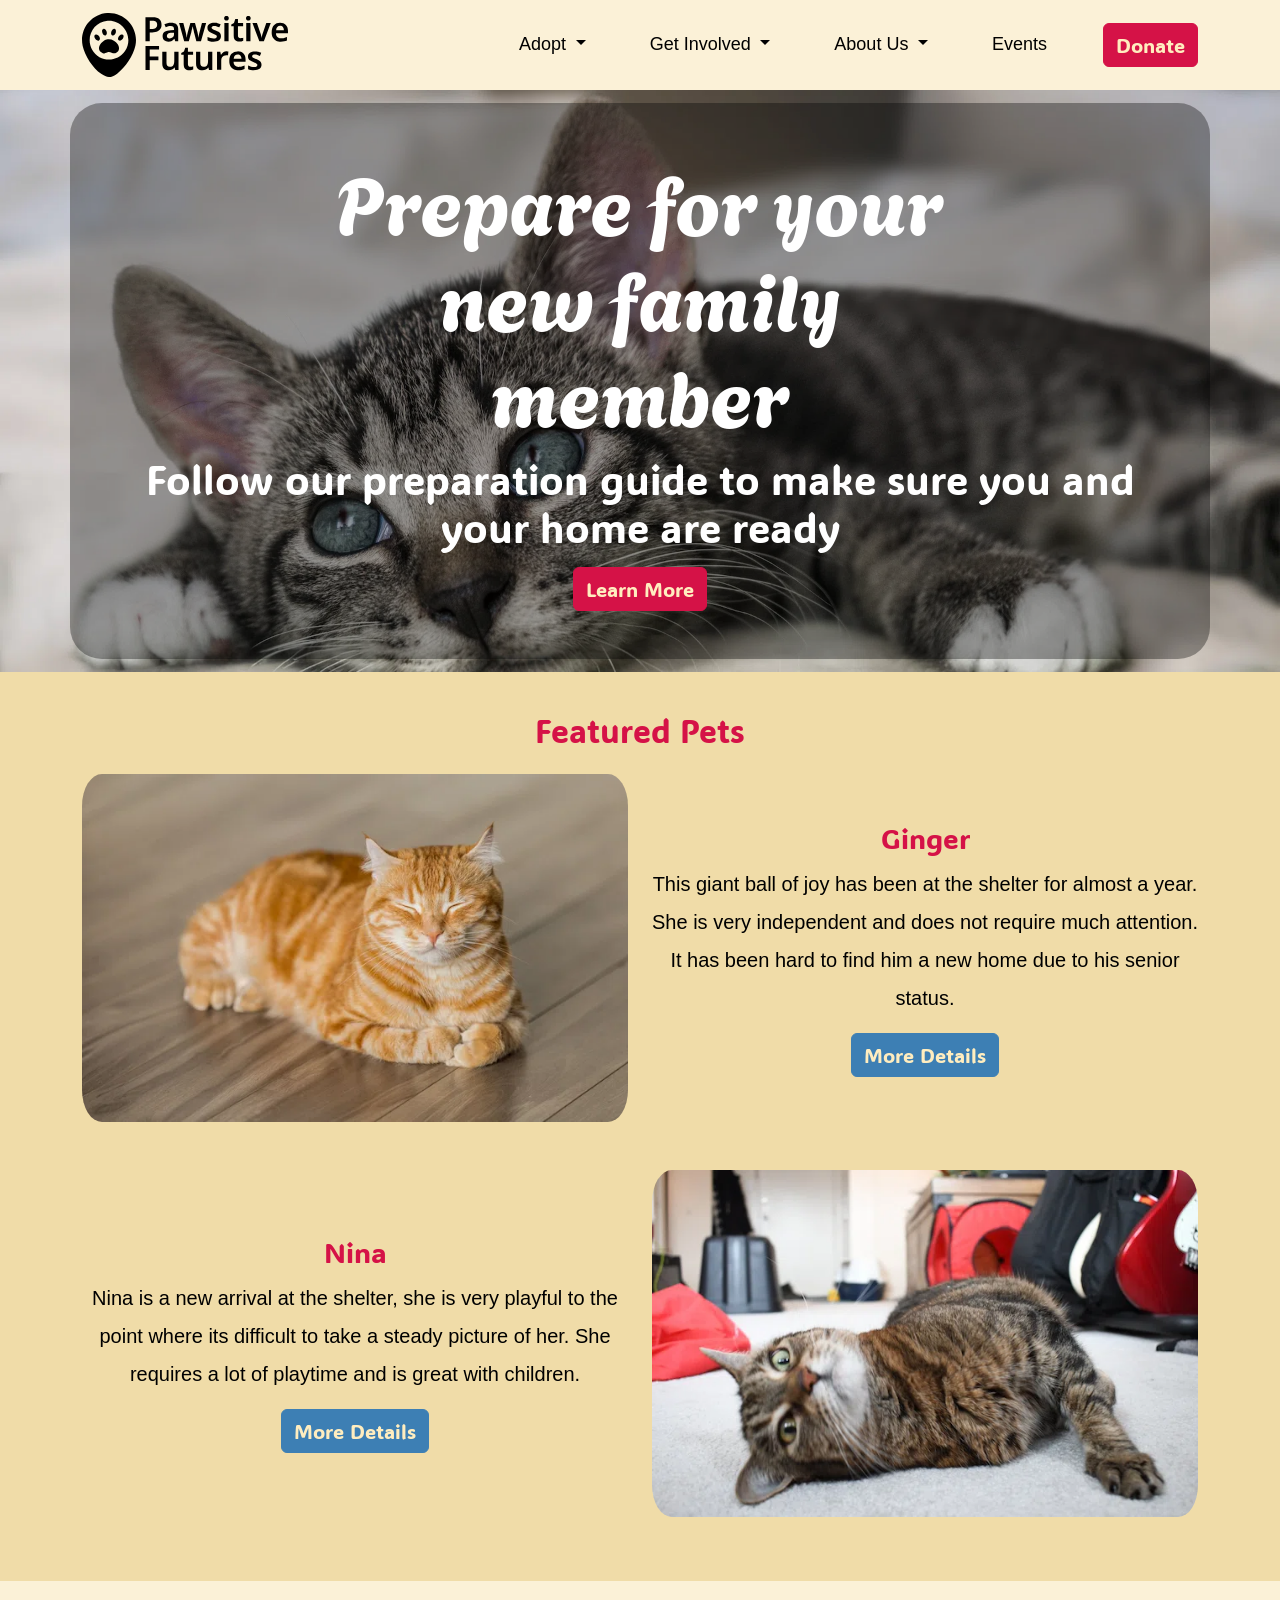
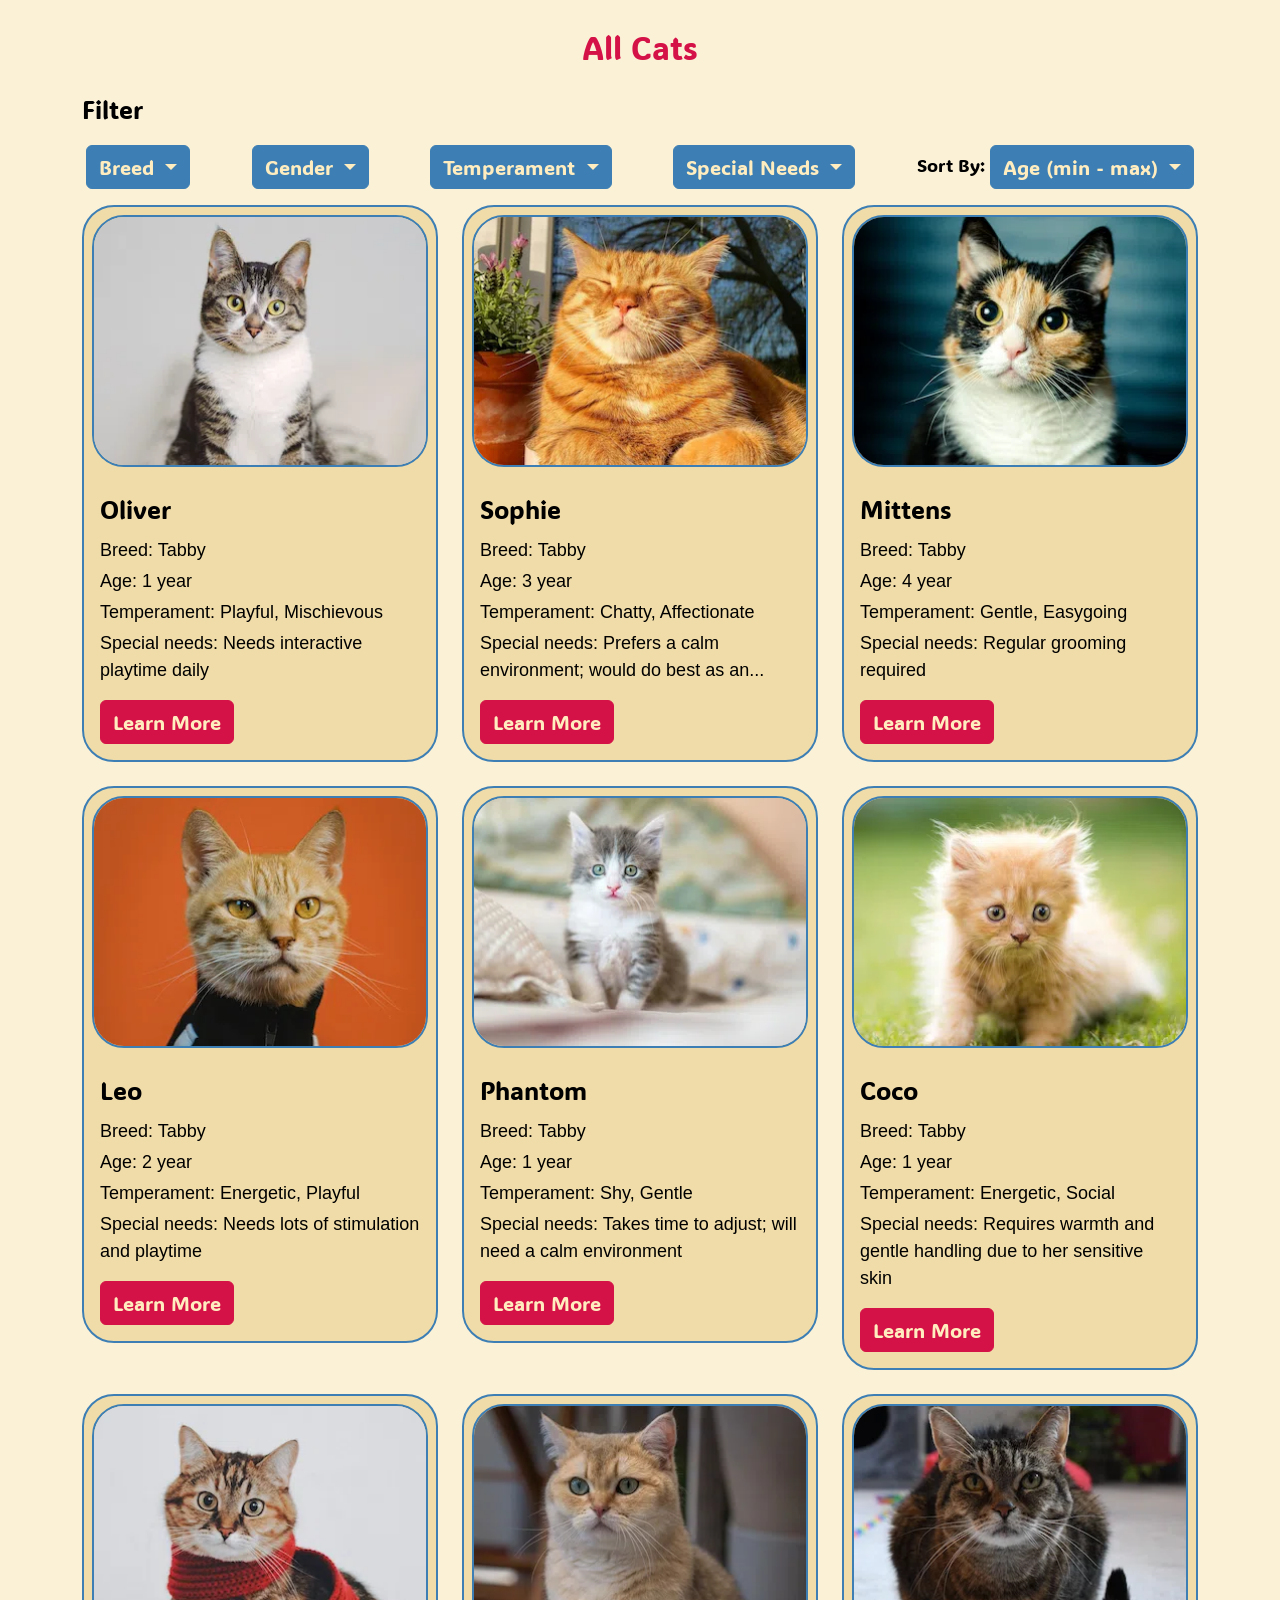
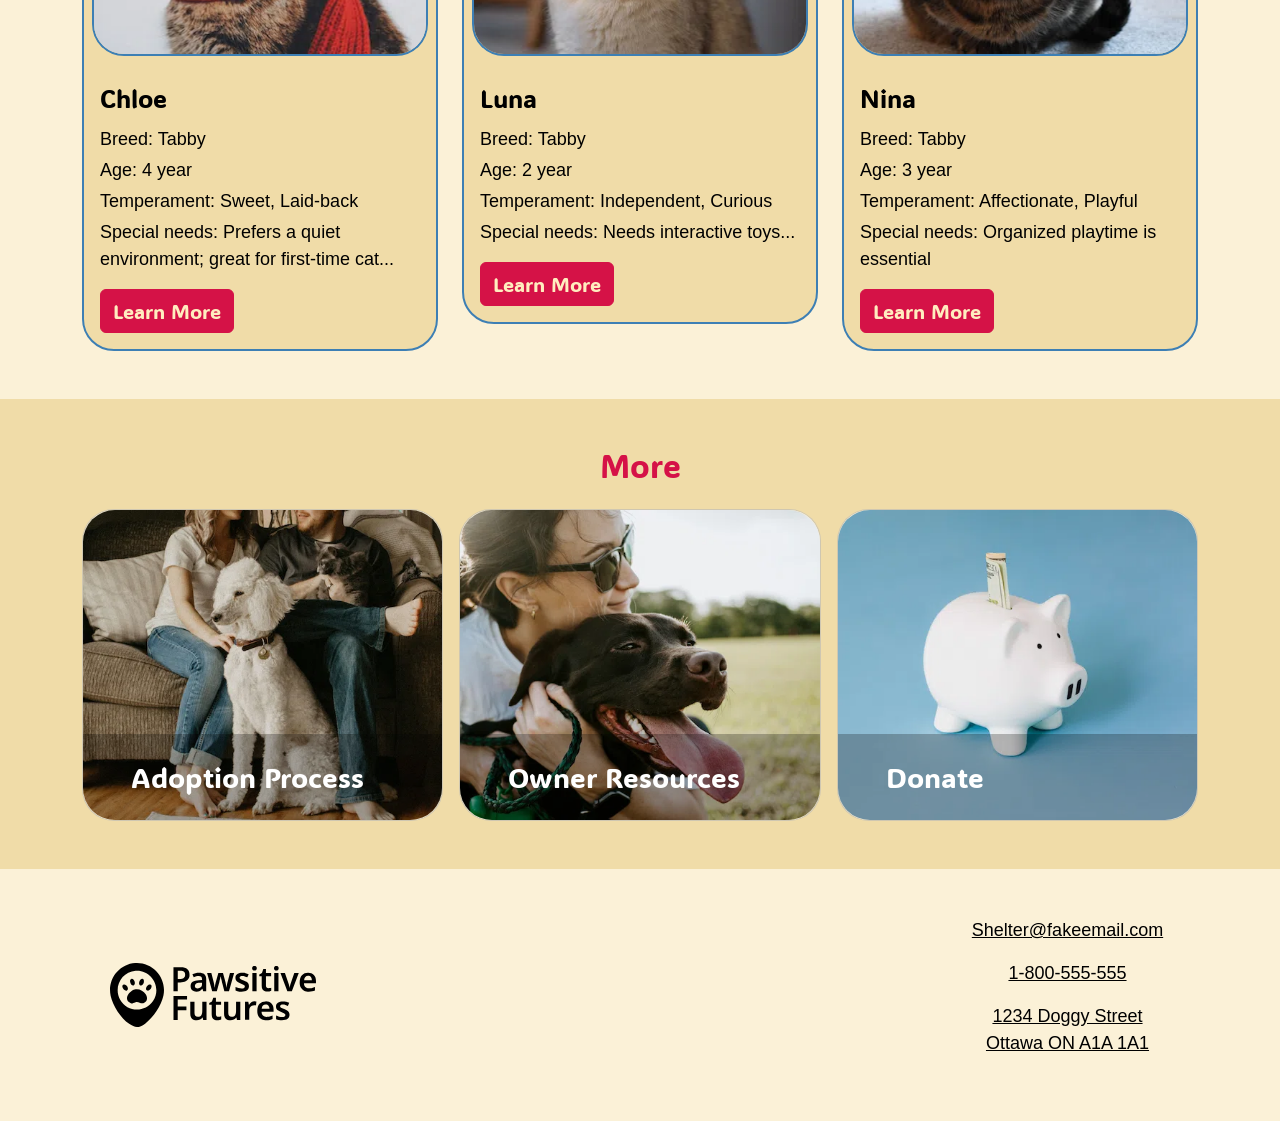
==== commit 78c2896d: "Fix alt text" ====
--- a/adopt_cat.html
+++ b/adopt_cat.html
@@ -28,7 +28,7 @@
         <nav class="navbar navbar-expand-md bg-body-tertiary">
             <div class="container">
                 <a class="navbar-brand" href="./index.html">
-                    <img src="./images/logo-pawsitive-futures.svg" alt="Bootstrap" width="206" height="auto">
+                    <img src="./images/logo-pawsitive-futures.svg" alt="pawsitive futures" width="206" height="auto">
                 </a>
                 <button class="navbar-toggler" type="button" data-bs-toggle="collapse" data-bs-target="#navbarNav"
                     aria-controls="navbarNav" aria-expanded="false" aria-label="Toggle navigation">
@@ -395,7 +395,7 @@
             <div class="row align-items-center py-5">
                 <div class="col-md-3 text-center mb-md-0 mb-3">
                     <a href="#">
-                        <img src="./images/logo-pawsitive-futures.svg" alt="Bootstrap" width="206" height="auto">
+                        <img src="./images/logo-pawsitive-futures.svg" alt="pawsitive futures" width="206" height="auto">
                     </a>
                 </div>
                 <div class="ms-auto col-md-3 text-center">
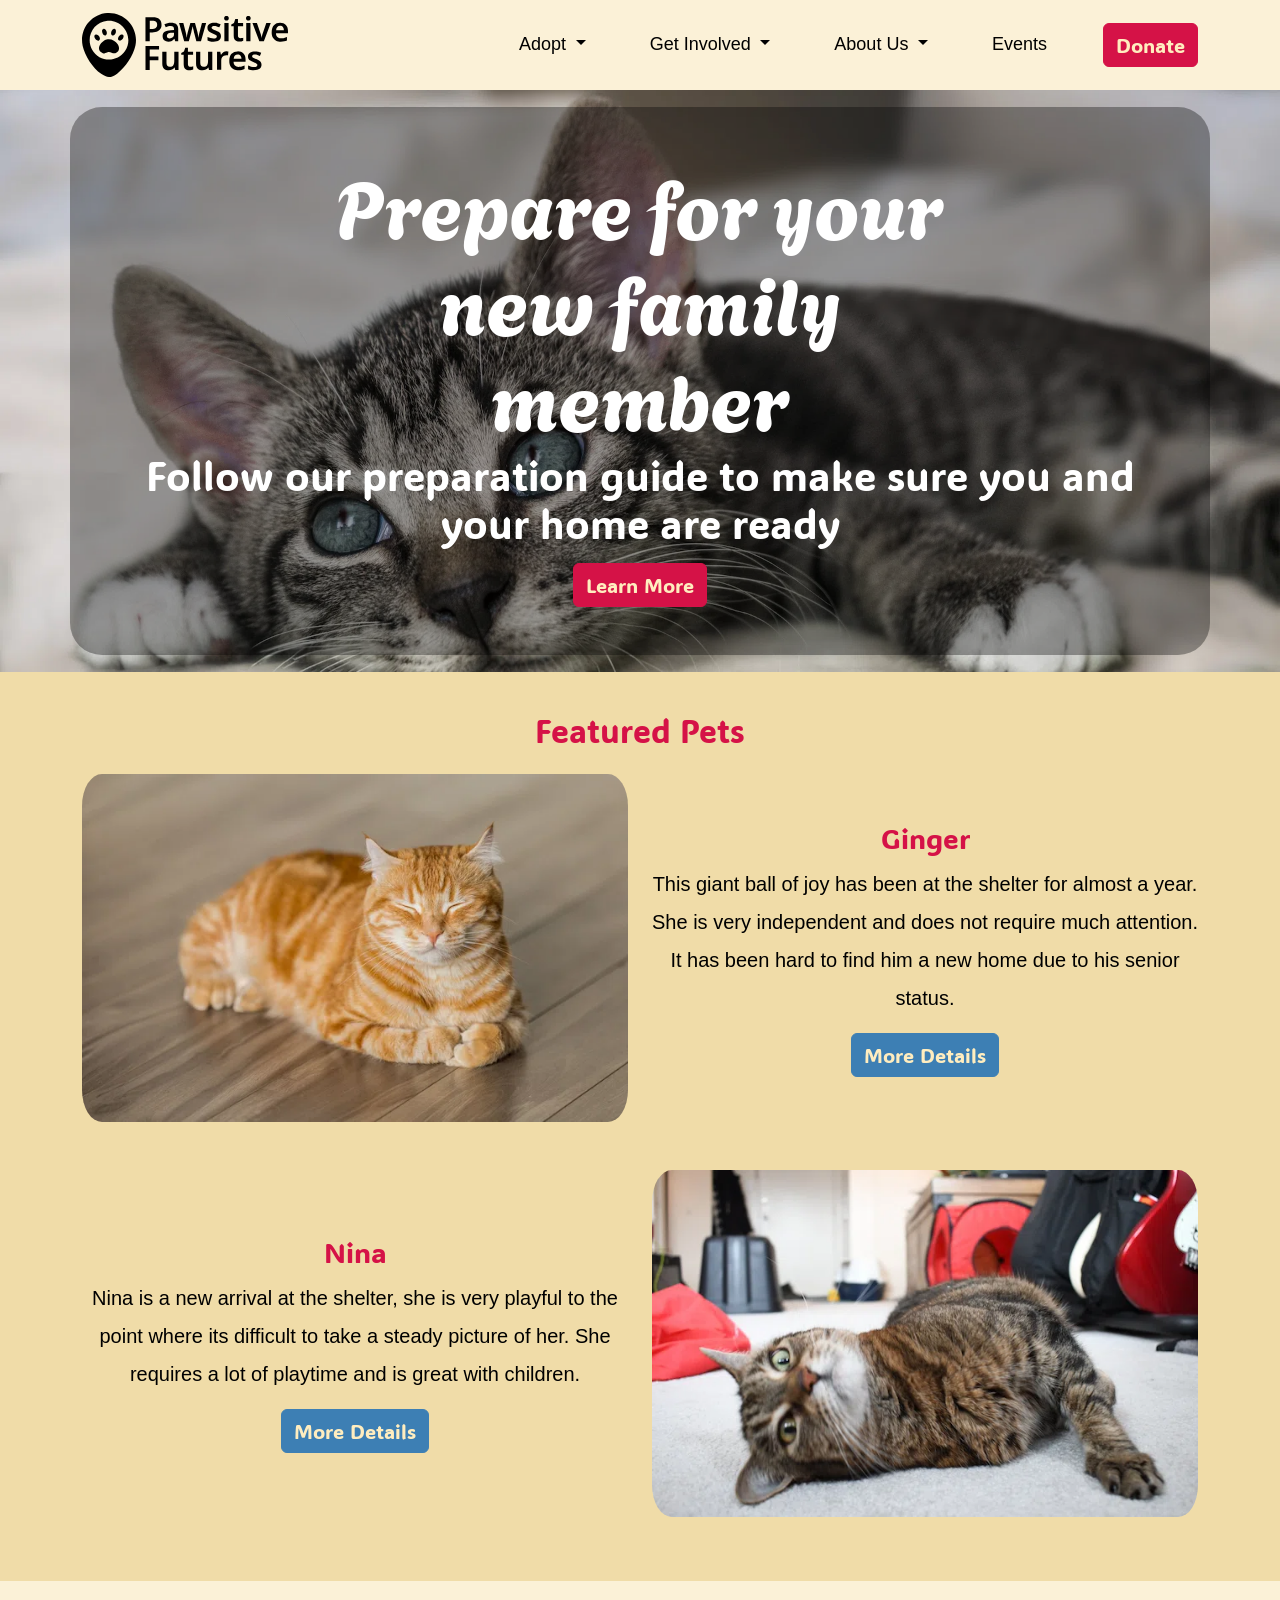
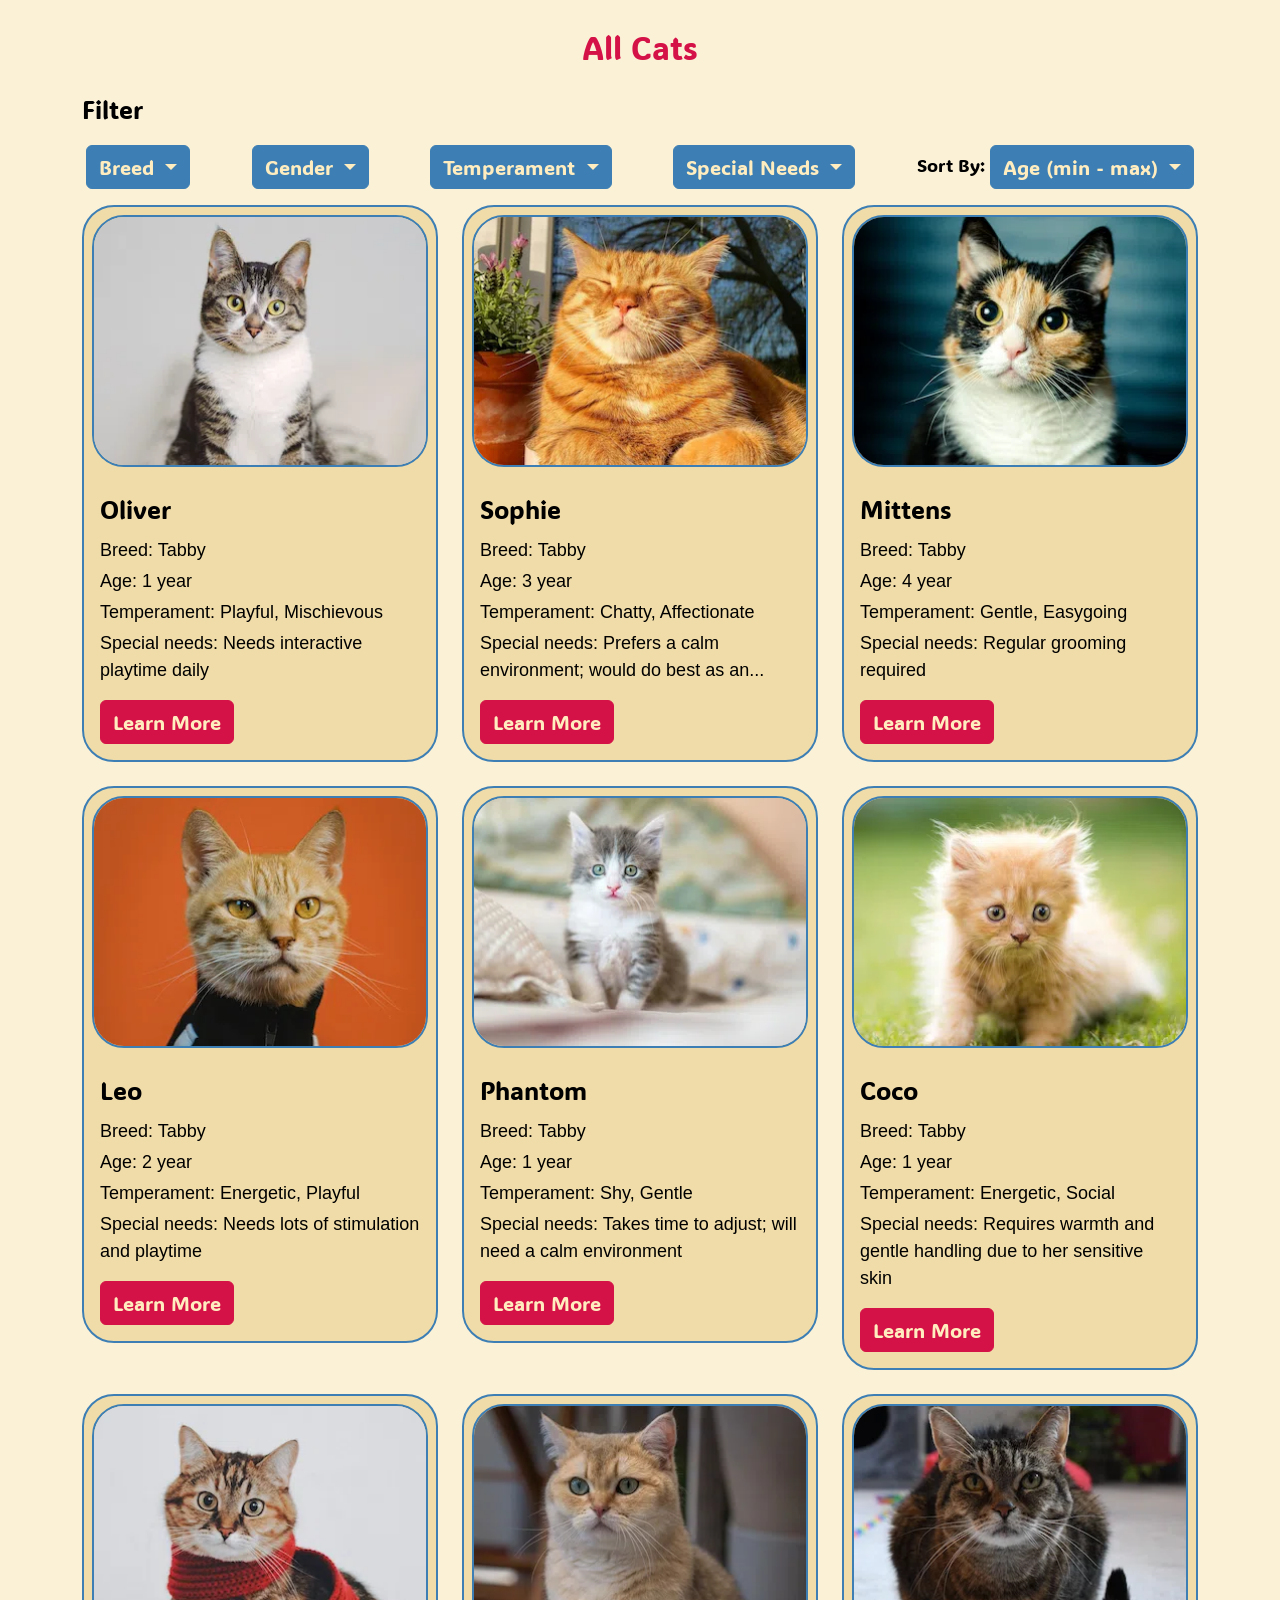
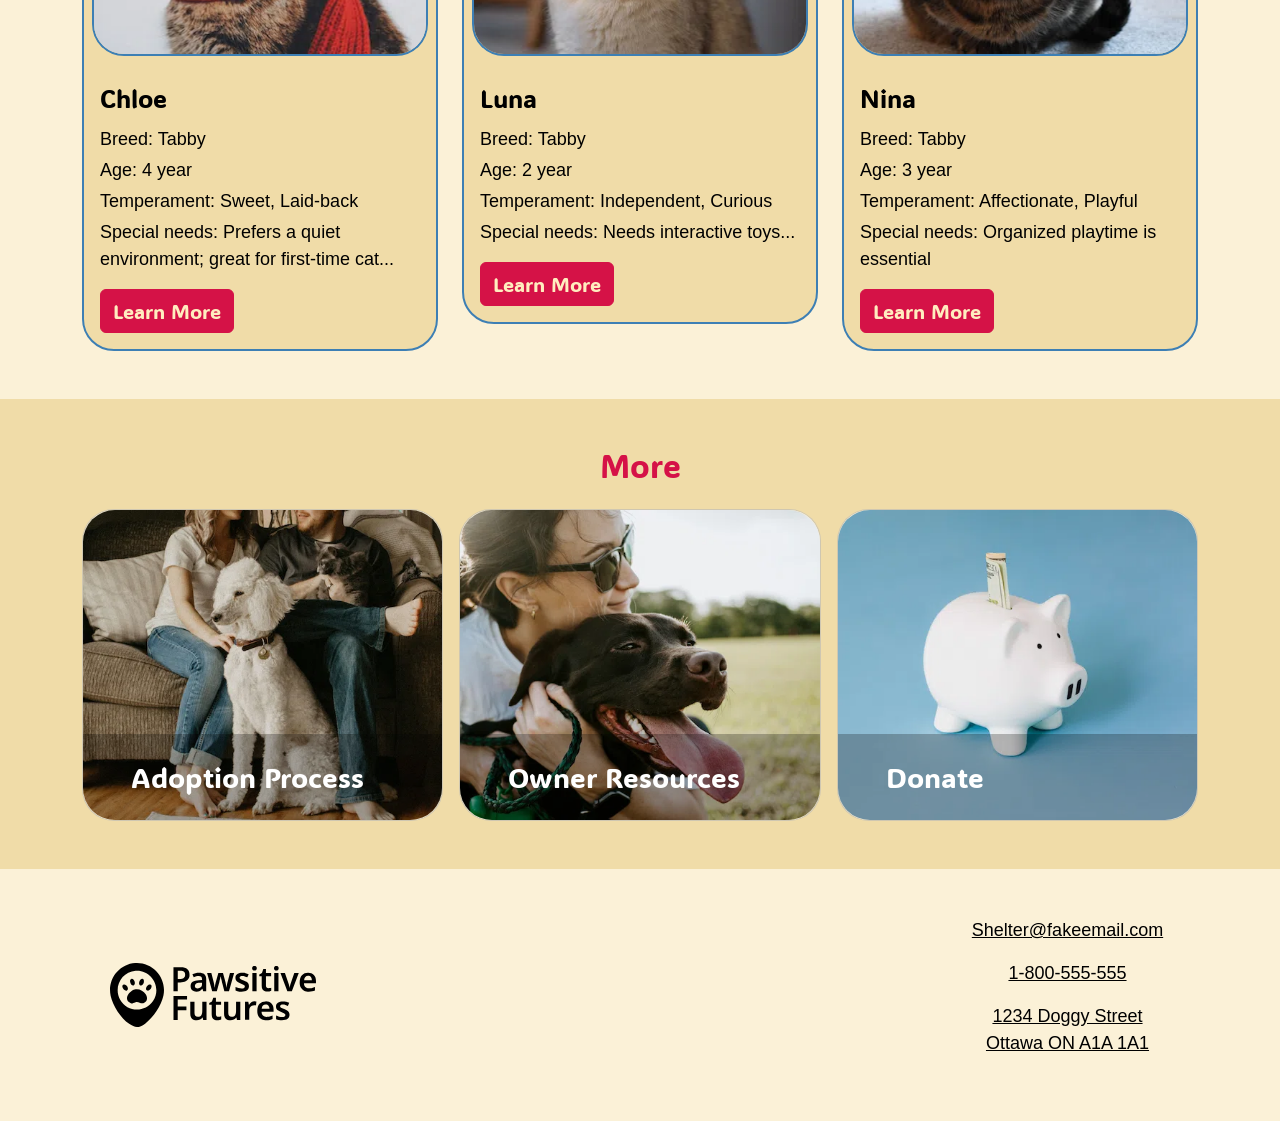
==== commit 1c168d45: "Pass HTML validation" ====
--- a/adopt_cat.html
+++ b/adopt_cat.html
@@ -28,7 +28,7 @@
         <nav class="navbar navbar-expand-md bg-body-tertiary">
             <div class="container">
                 <a class="navbar-brand" href="./index.html">
-                    <img src="./images/logo-pawsitive-futures.svg" alt="pawsitive futures" width="206" height="auto">
+                    <img src="./images/logo-pawsitive-futures.svg" alt="pawsitive futures" width="206">
                 </a>
                 <button class="navbar-toggler" type="button" data-bs-toggle="collapse" data-bs-target="#navbarNav"
                     aria-controls="navbarNav" aria-expanded="false" aria-label="Toggle navigation">
@@ -92,12 +92,12 @@
             <!-- decorative hero image -->
             <img id="hero-image" srcset="./images/hero-cat-sm.webp 400w,
                     ./images/hero-cat-md.webp 768w,
-                    ./images/hero-cat-lg.webp 1200w," src="./images/hero-cat-lg.webp" sizes="100vw" alt="">
+                    ./images/hero-cat-lg.webp 1200w" src="./images/hero-cat-lg.webp" sizes="100vw" alt="">
             <div id="hero-content" class="container position-absolute top-50 start-50 translate-middle rounded-5 text-center
                     p-md-3 p-xl-5">
                 <div class="d-flex align-items-center flex-column ">
-                    <p class="text-white display-1 col-lg-8 animate__animated animate__fadeInDown">Prepare for your new
-                        family member</p>
+                    <h1 class="text-white display-1 col-lg-8 animate__animated animate__fadeInDown">Prepare for your new
+                        family member</h1>
                     <p class="text-white display-6 animate__animated animate__fadeInLeft">Follow our preparation guide
                         to make sure you and your home are
                         ready</p>
@@ -113,7 +113,7 @@
                 <div class="row featured-pet">
                     <img data-aos="fade-right" class="col-md-6 rounded-5" srcset="./images/featured_cat_1_sm.webp 400w,
                             ./images/featured_cat_1_md.webp 768w,
-                            ./images/featured_cat_1_lg.webp 992w," src="./images/featured_cat_1_lg.webp" sizes="100vw"
+                            ./images/featured_cat_1_lg.webp 992w" src="./images/featured_cat_1_lg.webp" sizes="100vw"
                         alt="An orange tabby laying on the floor with its eyes closed">
                     <div class="col-md-6 d-flex flex-column justify-content-center align-items-center"
                         data-aos="fade-left">
@@ -128,7 +128,7 @@
                 <div class="row featured-pet py-5 d-flex">
                     <img data-aos="fade-left" class="col-md-6 rounded-5" srcset="./images/featured_cat_2_sm.webp 400w,
                             ./images/featured_cat_2_md.webp 768w,
-                            ./images/featured_cat_2_lg.webp 992w," src="./images/featured_cat_2_lg.webp" sizes="100vw"
+                            ./images/featured_cat_2_lg.webp 992w" src="./images/featured_cat_2_lg.webp" sizes="100vw"
                         alt="A brown tabby rolling around on the carpet">
 
                     <div class="order-md-first col-md-6 d-flex flex-column justify-content-center align-items-center"
@@ -194,7 +194,7 @@
                     <div class=" col-12 col-md-4">
                         <div class="card rounded-5 border border-2 border-info bg-secondary">
                             <img class="card-img-top rounded-5 border border-2 border-info m-2 w-auto" srcset="./images/cat_1_sm.webp 400w,
-                                    ./images/cat_1_lg.webp 992w," src="./images/cat_1_lg.webp" sizes="100vw"
+                                    ./images/cat_1_lg.webp 992w" src="./images/cat_1_lg.webp" sizes="100vw"
                                 alt="Oliver the cat, a white and gray tabby with green eyes">
                             <div class="card-body">
                                 <p class="card-title">Oliver</p>
@@ -210,7 +210,7 @@
                     <div class=" col-12 col-md-4">
                         <div class="card rounded-5 border border-2 border-info bg-secondary">
                             <img class="card-img-top rounded-5 border border-2 border-info m-2 w-auto" srcset="./images/cat_2_sm.webp 400w,
-                                    ./images/cat_2_lg.webp 992w," src="./images/cat_2_lg.webp" sizes="100vw"
+                                    ./images/cat_2_lg.webp 992w" src="./images/cat_2_lg.webp" sizes="100vw"
                                 alt="Sophie the cat, a orange tabby basking in the sun">
                             <div class="card-body">
                                 <p class="card-title">Sophie</p>
@@ -227,7 +227,7 @@
                     <div class=" col-12 col-md-4">
                         <div class="card rounded-5 border border-2 border-info bg-secondary">
                             <img class="card-img-top rounded-5 border border-2 border-info m-2 w-auto" srcset="./images/cat_3_sm.webp 400w,
-                                    ./images/cat_3_lg.webp 992w," src="./images/cat_3_lg.webp" sizes="100vw"
+                                    ./images/cat_3_lg.webp 992w" src="./images/cat_3_lg.webp" sizes="100vw"
                                 alt="Mittens the cat, a white, black and orange tabby with orange eyes">
                             <div class="card-body">
                                 <p class="card-title">Mittens</p>
@@ -243,7 +243,7 @@
                     <div class=" col-12 col-md-4">
                         <div class="card rounded-5 border border-2 border-info bg-secondary">
                             <img class="card-img-top rounded-5 border border-2 border-info m-2 w-auto" srcset="./images/cat_4_sm.webp 400w,
-                                    ./images/cat_4_lg.webp 992w," src="./images/cat_4_lg.webp" sizes="100vw"
+                                    ./images/cat_4_lg.webp 992w" src="./images/cat_4_lg.webp" sizes="100vw"
                                 alt="Leo the cat, an orange and gray tabby wearing a tracksuit">
                             <div class="card-body">
                                 <p class="card-title">Leo</p>
@@ -259,7 +259,7 @@
                     <div class=" col-12 col-md-4">
                         <div class="card rounded-5 border border-2 border-info bg-secondary">
                             <img class="card-img-top rounded-5 border border-2 border-info m-2 w-auto" srcset="./images/cat_5_sm.webp 400w,
-                                    ./images/cat_5_lg.webp 992w," src="./images/cat_5_lg.webp" sizes="100vw"
+                                    ./images/cat_5_lg.webp 992w" src="./images/cat_5_lg.webp" sizes="100vw"
                                 alt="Phantom the cat, a white and gray kitten with blue eyes">
                             <div class="card-body">
                                 <p class="card-title">Phantom</p>
@@ -276,7 +276,7 @@
                     <div class=" col-12 col-md-4">
                         <div class="card rounded-5 border border-2 border-info bg-secondary">
                             <img class="card-img-top rounded-5 border border-2 border-info m-2 w-auto" srcset="./images/cat_6_sm.webp 400w,
-                                    ./images/cat_6_lg.webp 992w," src="./images/cat_6_lg.webp" sizes="100vw"
+                                    ./images/cat_6_lg.webp 992w" src="./images/cat_6_lg.webp" sizes="100vw"
                                 alt="Coco the cat, an orange kitten with blue eyes">
                             <div class="card-body">
                                 <p class="card-title">Coco</p>
@@ -293,7 +293,7 @@
                     <div class=" col-12 col-md-4">
                         <div class="card rounded-5 border border-2 border-info bg-secondary">
                             <img class="card-img-top rounded-5 border border-2 border-info m-2 w-auto" srcset="./images/cat_7_sm.webp 400w,
-                                    ./images/cat_7_lg.webp 992w," src="./images/cat_7_lg.webp" sizes="100vw"
+                                    ./images/cat_7_lg.webp 992w" src="./images/cat_7_lg.webp" sizes="100vw"
                                 alt="Chloe the cat, a white and orange tabby with green eyes">
                             <div class="card-body">
                                 <p class="card-title">Chloe</p>
@@ -310,7 +310,7 @@
                     <div class=" col-12 col-md-4">
                         <div class="card rounded-5 border border-2 border-info bg-secondary">
                             <img class="card-img-top rounded-5 border border-2 border-info m-2 w-auto" srcset="./images/cat_8_sm.webp 400w,
-                                    ./images/cat_8_lg.webp 992w," src="./images/cat_8_lg.webp" sizes="100vw"
+                                    ./images/cat_8_lg.webp 992w" src="./images/cat_8_lg.webp" sizes="100vw"
                                 alt="Luna the cat, a cream colored tabby with blue eyes">
                             <div class="card-body">
                                 <p class="card-title">Luna</p>
@@ -326,7 +326,7 @@
                     <div class=" col-12 col-md-4">
                         <div class="card rounded-5 border border-2 border-info bg-secondary">
                             <img class="card-img-top rounded-5 border border-2 border-info m-2 w-auto" srcset="./images/cat_9_sm.webp 400w,
-                                    ./images/cat_9_lg.webp 992w," src="./images/cat_9_lg.webp" sizes="100vw"
+                                    ./images/cat_9_lg.webp 992w" src="./images/cat_9_lg.webp" sizes="100vw"
                                 alt="Nina the cat, a white and gray tabby with green eyes">
                             <div class="card-body">
                                 <p class="card-title">Nina</p>
@@ -339,7 +339,6 @@
                         </div>
                     </div>
                 </div>
-            </div>
             </div>
         </section>
 
@@ -353,7 +352,7 @@
                             <!-- tablet uses the same formatting as the large screen sizes but has a smaller screen so use the md image -->
                             <img class="card-img rounded-5 object-fit-cover" srcset="./images/adopt_more_1_lg.webp 400w,
                                     ./images/adopt_more_1_md.webp 800w,
-                                    ./images/adopt_more_1_lg.webp 1200w," src="./images/adopt_more_1_lg.webp"
+                                    ./images/adopt_more_1_lg.webp 1200w" src="./images/adopt_more_1_lg.webp"
                                 sizes="100vw"
                                 alt="A couple sitting on a couch with a white poodle sitting on the floor next to them">
                             <div class="card-img-overlay d-flex flex-column justify-content-end p-0">
@@ -366,7 +365,7 @@
                         <div class="card p-0 rounded-5">
                             <img class="card-img rounded-5 object-fit-cover" srcset="./images/adopt_more_2_lg.webp 400w,
                                     ./images/adopt_more_2_md.webp 800w,
-                                    ./images/adopt_more_2_lg.webp 1200w," src="./images/adopt_more_2_lg.webp"
+                                    ./images/adopt_more_2_lg.webp 1200w" src="./images/adopt_more_2_lg.webp"
                                 sizes="100vw" alt="Woman hugging a pitbull">
                             <div class="card-img-overlay d-flex flex-column justify-content-end p-0">
                                 <h3 class="card-title ml-auto text-white m-0 p-4 ps-5 rounded-bottom-5">Owner Resources
@@ -378,7 +377,7 @@
                         <div class="card p-0 rounded-5">
                             <img class="card-img rounded-5 object-fit-cover" srcset="./images/more_card_2_lg.webp 400w,
                                     ./images/more_card_2_md.webp 800w,
-                                    ./images/more_card_2_lg.webp 1200w," src="./images/more_card_2_lg.webp"
+                                    ./images/more_card_2_lg.webp 1200w" src="./images/more_card_2_lg.webp"
                                 sizes="100vw" alt="white piggy bank with dollar inserted in the hole">
                             <div class="card-img-overlay d-flex flex-column justify-content-end p-0">
                                 <h3 class="card-title ml-auto text-white m-0 p-4 ps-5 rounded-bottom-5">Donate</h3>
@@ -395,7 +394,7 @@
             <div class="row align-items-center py-5">
                 <div class="col-md-3 text-center mb-md-0 mb-3">
                     <a href="#">
-                        <img src="./images/logo-pawsitive-futures.svg" alt="pawsitive futures" width="206" height="auto">
+                        <img src="./images/logo-pawsitive-futures.svg" alt="pawsitive futures" width="206">
                     </a>
                 </div>
                 <div class="ms-auto col-md-3 text-center">
